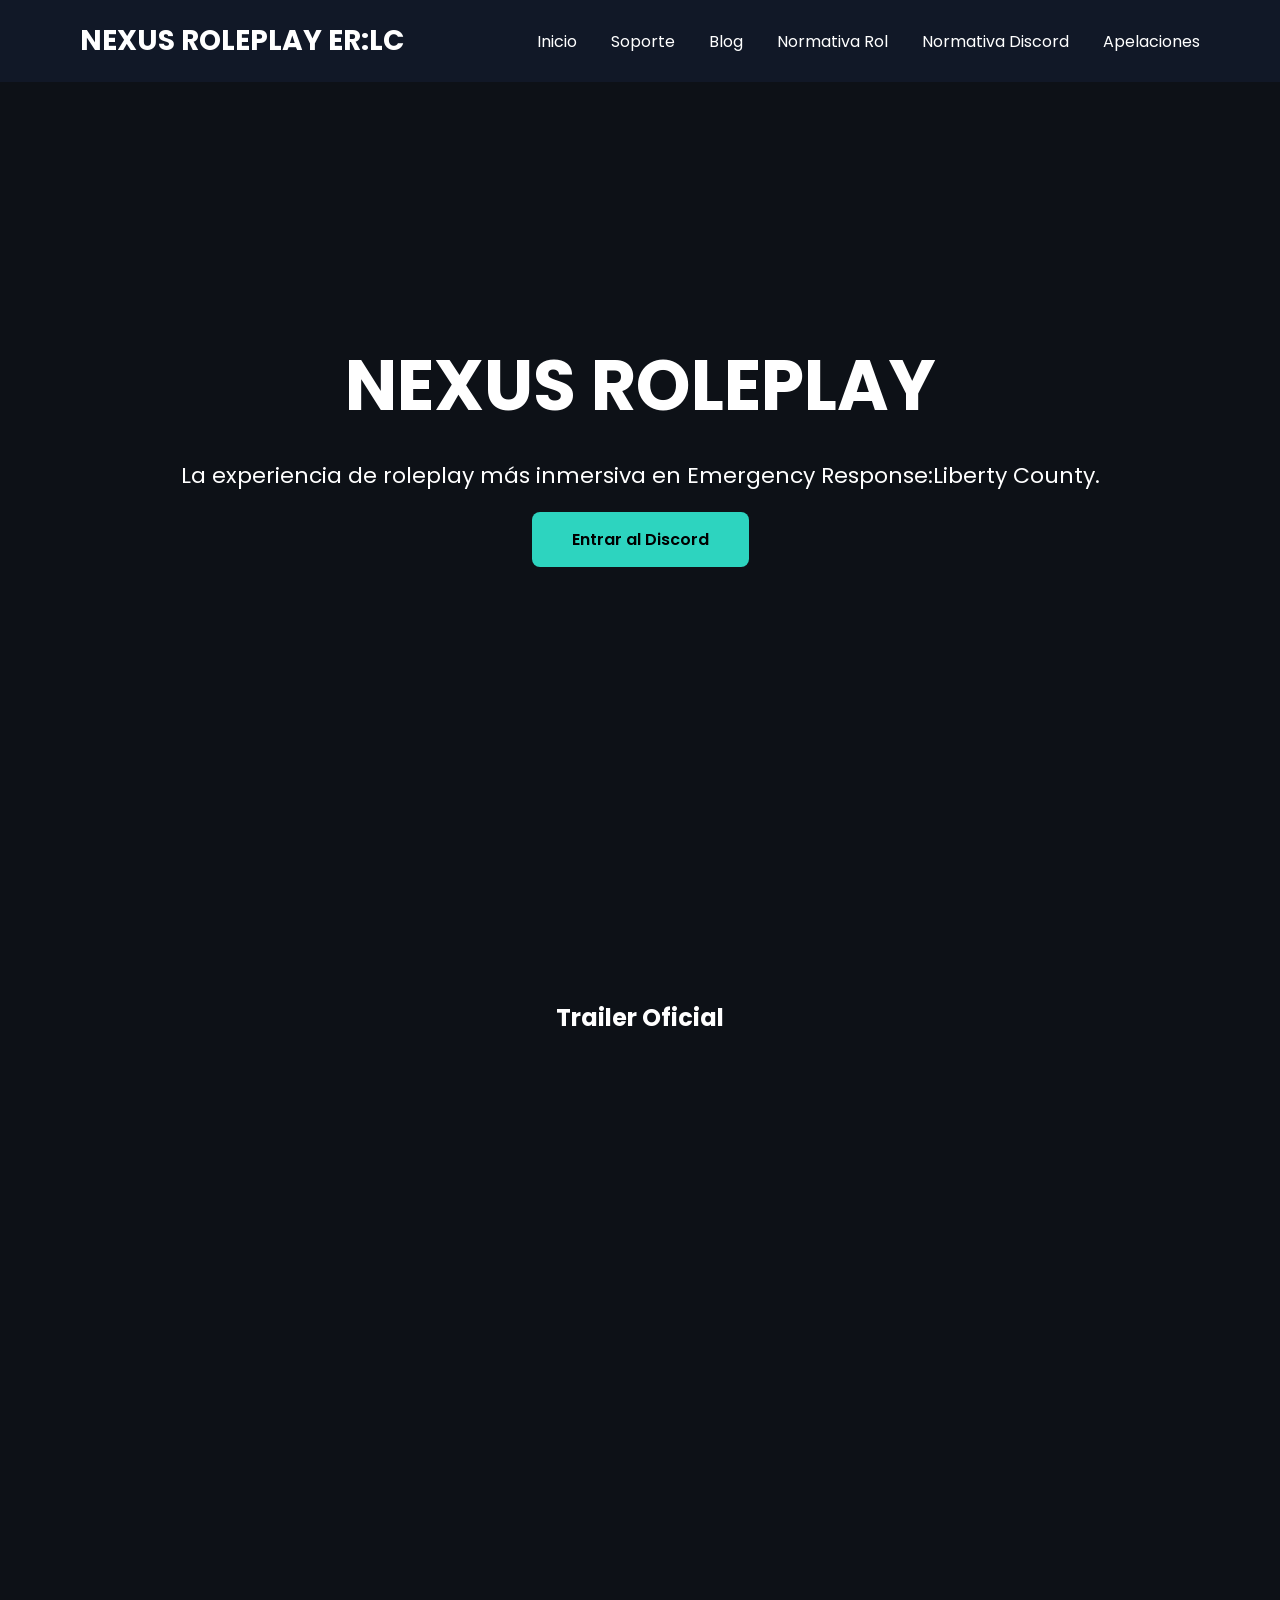
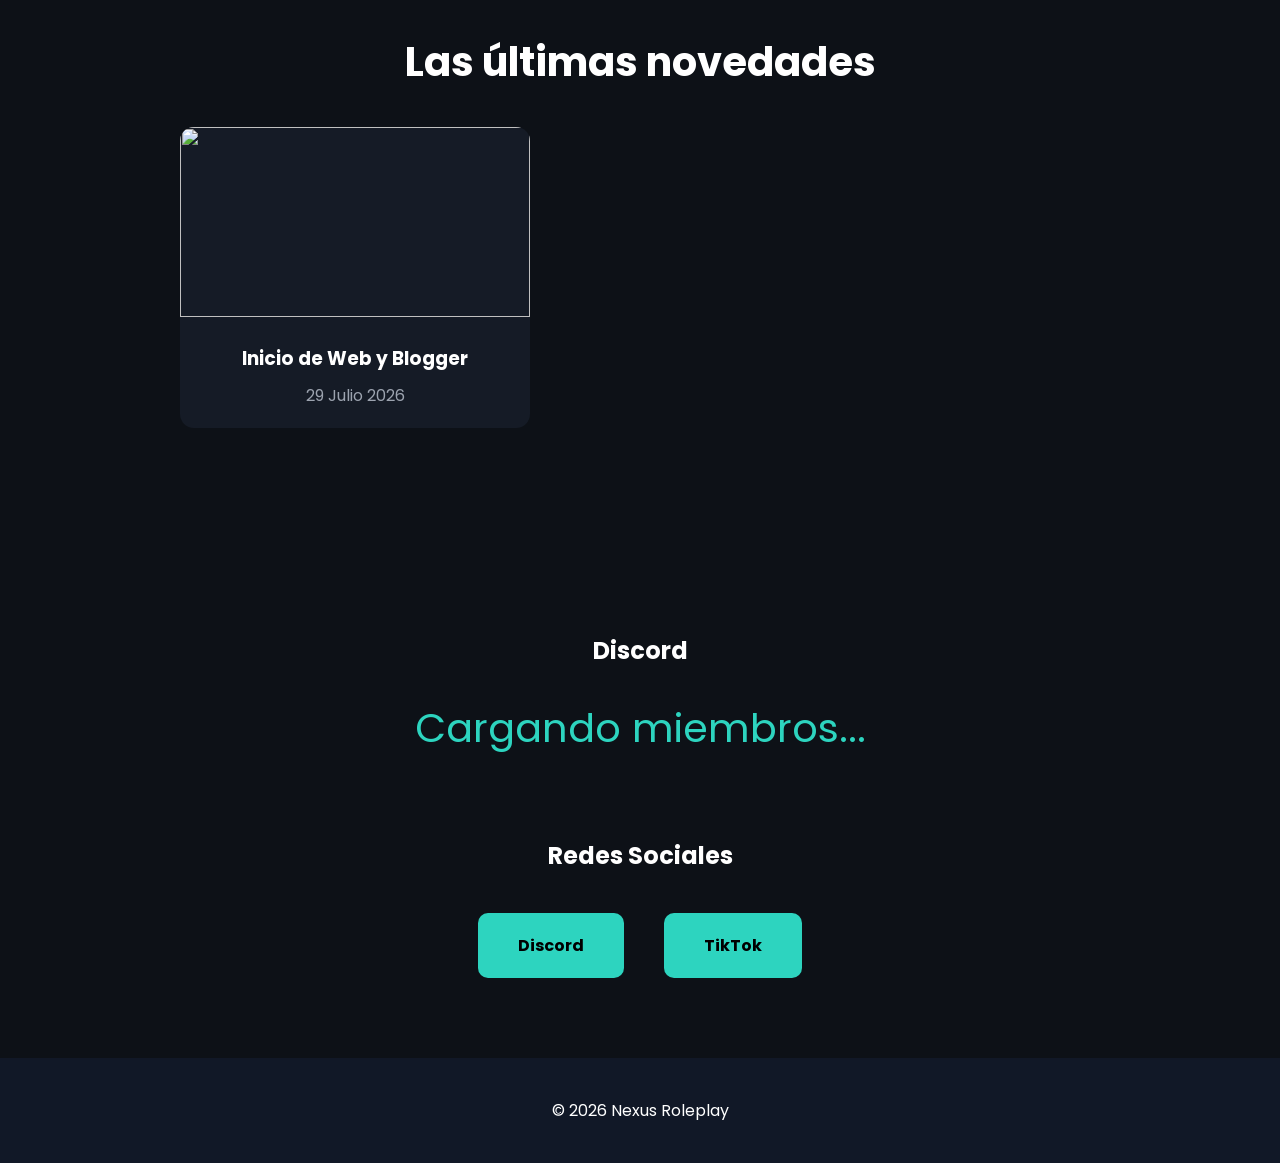
==== index.html @ a440d86b "Update index.html" ====
<!DOCTYPE html>
<html lang="es">
<head>

<meta charset="UTF-8">
<meta name="viewport" content="width=device-width, initial-scale=1">

<title>Nexus Roleplay ER:LC</title>

<link rel="stylesheet" href="css/style.css">

<link rel="preconnect" href="https://fonts.googleapis.com">

<link href="https://fonts.googleapis.com/css2?family=Poppins:wght@300;400;600;700&display=swap" rel="stylesheet">

</head>

<body>

<header>

<div class="logo">
NEXUS ROLEPLAY ER:LC
</div>

<nav>

<a href="#">Inicio</a>

<a href="about:blank">Soporte</a>

<a href="https://nexusroleplayerlc.blogspot.com/">Blog</a>

<a href="https://docs.google.com/document/d/1Dyq0w6jvbIVn01AKCdiTxdL-IWURIwcuaLAXgkTSKvc/edit?usp=sharing">Normativa Rol</a>

<a href="https://docs.google.com/document/d/1p-7z3U74Z8YNKQhuBUrSMaxSS35fFYIoXdrUCoWe6go/edit?usp=sharing">Normativa Discord</a>

<a href="about:blank">Apelaciones</a>

</nav>

</header>

<section class="hero">

<h1>NEXUS ROLEPLAY</h1>

<p>La experiencia de roleplay más inmersiva en Emergency Response:Liberty County.</p>

<a class="btn" href="https://discord.gg/TUINVITACION">
Entrar al Discord
</a>

</section>

<section class="video">

<h2>Trailer Oficial</h2>

<div class="video-container">

<iframe
    width="100%"
    height="600"
    src="https://www.youtube.com/embed/WETqSfvkZB8"
    title="YouTube video player"
    frameborder="0"
    allow="accelerometer; autoplay; clipboard-write; encrypted-media; gyroscope; picture-in-picture; web-share"
    referrerpolicy="strict-origin-when-cross-origin"
    allowfullscreen>
</iframe>

<section class="news">

    <h2>Las últimas novedades</h2>

    <div class="news-slider">

        <a href="https://TU-BLOG.blogspot.com/2026/07/post1.html" class="news-card">

            <img src="img/noticia1.jpg">

            <div class="news-info">
                <h3>Inicio de Web y Blogger</h3>
                <p>29 Julio 2026</p>
            </div>

        </a>

    </div>

</section>

</div>

</section>

<section class="discord">

<h2>Discord</h2>

<div id="members">

Cargando miembros...

</div>

</section>

<section class="social">

<h2>Redes Sociales</h2>

<div class="socials">

<a href="https://discord.gg/G5dWtc5RMa">
Discord
</a>

<a href="https://www.tiktok.com/@NexusRoleplay">
TikTok
</a>

</div>

</section>

<footer>

© 2026 Nexus Roleplay

</footer>

<script src="js/script.js"></script>

</body>
</html>
---- css/style.css ----
*{
margin:0;
padding:0;
box-sizing:border-box;
font-family:Poppins,sans-serif;
}

body{

background:#0d1117;
color:white;

}

header{

display:flex;

justify-content:space-between;

align-items:center;

padding:20px 80px;

background:#111827;

position:fixed;

width:100%;

z-index:999;

}

.logo{

font-size:28px;

font-weight:700;

color:white;

}

nav a{

color:white;

text-decoration:none;

margin-left:30px;

transition:.3s;

}

nav a:hover{

color:#2dd4bf;

}

.hero{

height:100vh;

display:flex;

justify-content:center;

align-items:center;

flex-direction:column;

background:url("https://images.unsplash.com/photo-1500530855697-b586d89ba3ee") center/cover;

}

.hero h1{

font-size:70px;

}

.hero p{

margin:20px;

font-size:22px;

}

.btn{

background:#2dd4bf;

padding:15px 40px;

border-radius:8px;

text-decoration:none;

color:black;

font-weight:600;

}

.video{

padding:100px;

text-align:center;

}

.video iframe{

width:900px;

height:500px;

border:none;

border-radius:15px;

}

.discord{

padding:80x;

text-align:center;

}

#members{

font-size:40px;

color:#2dd4bf;

margin-top:30px;

}

.social{

padding:80px;

text-align:center;

}

.socials{

display:flex;

justify-content:center;

gap:40px;

margin-top:40px;

}

.socials a{

padding:20px 40px;

background:#2dd4bf;

border-radius:10px;

text-decoration:none;

color:black;

font-weight:bold;

}

footer{

padding:40px;

text-align:center;

background:#111827;

}



.news{

padding:90px 80px;

}

.news h2{

font-size:40px;

margin-bottom:35px;

}

.news-slider{

display:flex;

overflow-x:auto;

gap:25px;

scroll-behavior:smooth;

padding-bottom:15px;

}

.news-slider::-webkit-scrollbar{

height:8px;

}

.news-slider::-webkit-scrollbar-thumb{

background:#2dd4bf;

border-radius:30px;

}

.news-card{

min-width:350px;

background:#151b26;

border-radius:14px;

overflow:hidden;

text-decoration:none;

transition:.3s;

color:white;

}

.news-card:hover{

transform:translateY(-8px);

box-shadow:0 15px 35px rgba(0,0,0,.45);

}

.news-card img{

width:100%;

height:190px;

object-fit:cover;

}

.news-info{

padding:20px;

}

.news-info h3{

margin-bottom:10px;

}

.news-info p{

color:#9ca3af;

}
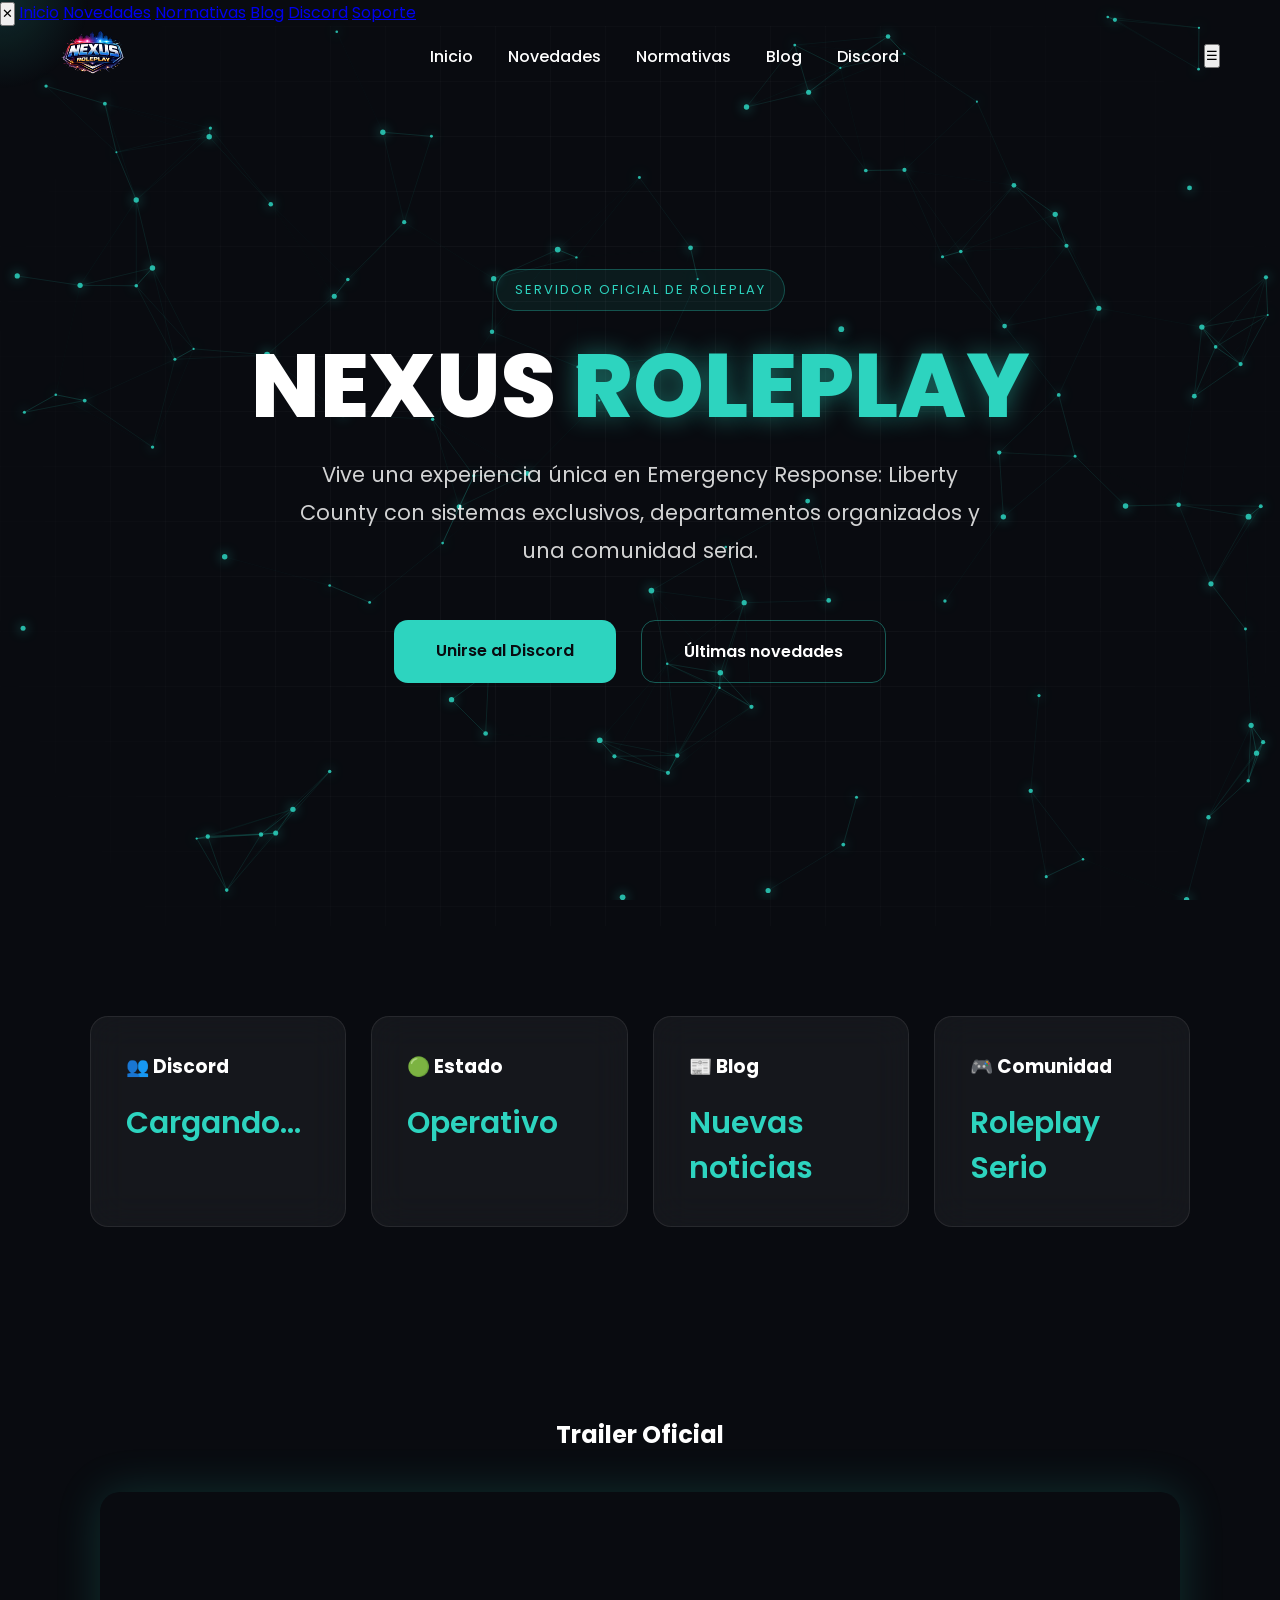
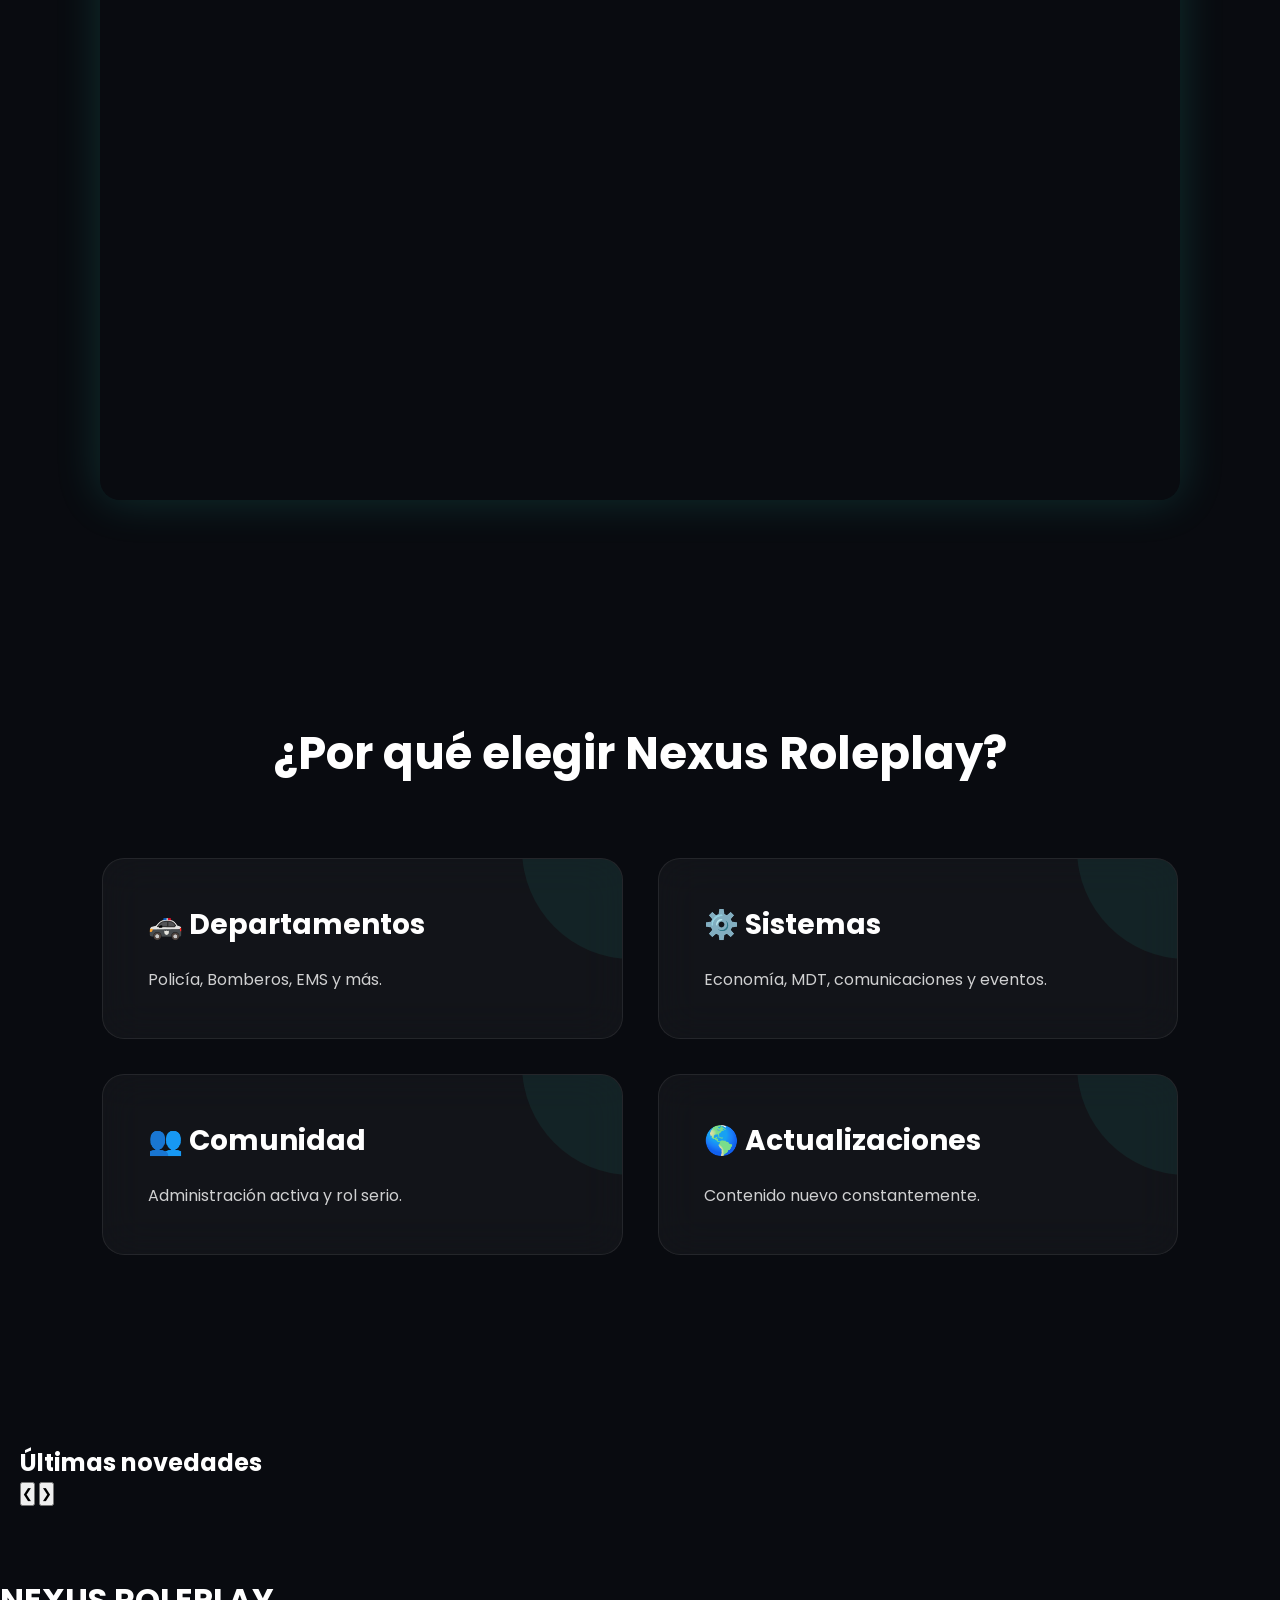
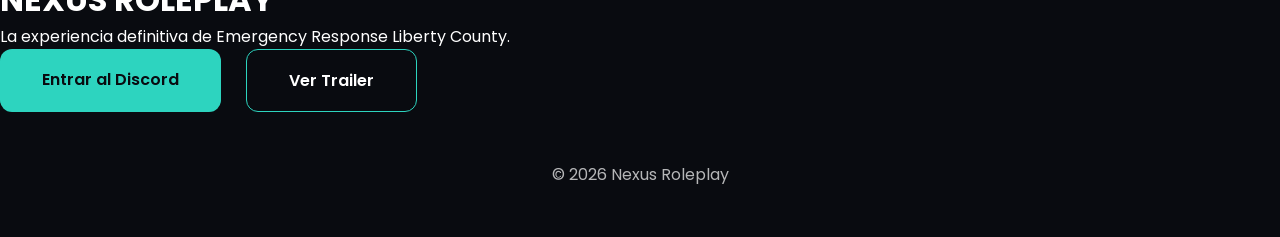
==== commit ad69ce1d: "Update." ====
--- a/index.html
+++ b/index.html
@@ -1,126 +1,295 @@
 <!DOCTYPE html>
 <html lang="es">
+
 <head>
 
 <meta charset="UTF-8">
-<meta name="viewport" content="width=device-width, initial-scale=1">
-
-<title>Nexus Roleplay ER:LC</title>
+<meta name="viewport" content="width=device-width, initial-scale=1.0">
+
+<title>Nexus Roleplay</title>
+
+<link rel="preconnect" href="https://fonts.googleapis.com">
+<link rel="preconnect" href="https://fonts.gstatic.com" crossorigin>
+
+<link href="https://fonts.googleapis.com/css2?family=Poppins:wght@300;400;500;600;700&display=swap" rel="stylesheet">
 
 <link rel="stylesheet" href="css/style.css">
-
-<link rel="preconnect" href="https://fonts.googleapis.com">
-
-<link href="https://fonts.googleapis.com/css2?family=Poppins:wght@300;400;600;700&display=swap" rel="stylesheet">
+<link rel="stylesheet" href="css/responsive.css">
 
 </head>
-
+<script src="js/discord.js"></script>
 <body>
 
-<header>
-
-<div class="logo">
-NEXUS ROLEPLAY ER:LC
-</div>
-
-<nav>
-
-<a href="#">Inicio</a>
-
-<a href="about:blank">Soporte</a>
-
-<a href="https://nexusroleplayerlc.blogspot.com/">Blog</a>
-
-<a href="https://docs.google.com/document/d/1Dyq0w6jvbIVn01AKCdiTxdL-IWURIwcuaLAXgkTSKvc/edit?usp=sharing">Normativa Rol</a>
-
-<a href="https://docs.google.com/document/d/1p-7z3U74Z8YNKQhuBUrSMaxSS35fFYIoXdrUCoWe6go/edit?usp=sharing">Normativa Discord</a>
-
-<a href="about:blank">Apelaciones</a>
-
-</nav>
+<div id="loader">
+
+<div class="spinner"></div>
+
+<h2>NEXUS ROLEPLAY</h2>
+
+</div>
+
+<canvas id="particles"></canvas>
+
+<header id="navbar">
+
+    <div class="logo">
+        <img src="img/logo.png" alt="Nexus Roleplay">
+    </div>
+
+    <nav class="desktop-nav">
+
+        <a href="#">Inicio</a>
+        <a href="#news">Novedades</a>
+        <a href="#">Normativas</a>
+        <a href="https://nexusroleplayerlc.blogspot.com/">Blog</a>
+        <a href="https://discord.gg/G5dWtc5RMa">Discord</a>
+
+    </nav>
+
+    <button id="menuBtn">
+
+        ☰
+
+    </button>
 
 </header>
 
+<div id="mobileMenu">
+
+    <button id="closeMenu">✕</button>
+
+    <a href="#">Inicio</a>
+    <a href="#news">Novedades</a>
+    <a href="#">Normativas</a>
+    <a href="https://nexusroleplayerlc.blogspot.com/">Blog</a>
+    <a href="https://discord.gg/G5dWtc5RMa">Discord</a>
+    <a href="https://discord.gg/zvqyr59Mn2">Soporte</a>
+
+</div>
+
+<div id="overlay"></div>
+
+<div id="cursorGlow"></div>
+
+<button id="backTop">
+
+↑
+
+</button>
+
 <section class="hero">
 
+    <div class="hero-content">
+
+        <span class="badge">
+
+            SERVIDOR OFICIAL DE ROLEPLAY
+
+        </span>
+
+        <h1>
+
+            NEXUS
+            <span>ROLEPLAY</span>
+
+        </h1>
+
+        <p>
+
+            Vive una experiencia única en Emergency Response: Liberty County con
+            sistemas exclusivos, departamentos organizados y una comunidad seria.
+
+        </p>
+
+        <div class="hero-buttons">
+
+            <a class="primary"
+            href="https://discord.gg/G5dWtc5RMa">
+
+                Unirse al Discord
+
+            </a>
+
+            <a class="secondary"
+            href="#news">
+
+                Últimas novedades
+
+            </a>
+
+        </div>
+
+    </div>
+
+    <div class="hero-grid"></div>
+
+</section>
+
+<section class="stats">
+
+<div class="card">
+
+<h3>👥 Discord</h3>
+
+<span id="members">Cargando...</span>
+
+</div>
+
+<div class="card">
+
+<h3>🟢 Estado</h3>
+
+<span>Operativo</span>
+
+</div>
+
+<div class="card">
+
+<h3>📰 Blog</h3>
+
+<span>Nuevas noticias</span>
+
+</div>
+
+<div class="card">
+
+<h3>🎮 Comunidad</h3>
+
+<span>Roleplay Serio</span>
+
+</div>
+
+</section>
+
+<section class="trailer">
+
+<h2>Trailer Oficial</h2>
+
+<div class="video">
+
+<iframe
+src="https://www.youtube.com/embed/jNQXAC9IVRw"
+allowfullscreen>
+
+</iframe>
+
+</div>
+</section>
+
+<section class="features">
+
+<h2>
+
+¿Por qué elegir Nexus Roleplay?
+
+</h2>
+
+<div class="features-grid">
+
+<div class="feature">
+
+<h3>🚓 Departamentos</h3>
+
+<p>
+
+Policía, Bomberos, EMS y más.
+
+</p>
+
+</div>
+
+<div class="feature">
+
+<h3>⚙️ Sistemas</h3>
+
+<p>
+
+Economía, MDT, comunicaciones y eventos.
+
+</p>
+
+</div>
+
+<div class="feature">
+
+<h3>👥 Comunidad</h3>
+
+<p>
+
+Administración activa y rol serio.
+
+</p>
+
+</div>
+
+<div class="feature">
+
+<h3>🌎 Actualizaciones</h3>
+
+<p>
+
+Contenido nuevo constantemente.
+
+</p>
+
+</div>
+
+</div>
+
+</section>
+
+<section class="news">
+
+    <div class="section-title">
+
+        <h2>Últimas novedades</h2>
+
+        <div class="controls">
+
+            <button id="prevNews">
+
+❮
+
+            </button>
+
+            <button id="nextNews">
+
+❯
+
+            </button>
+
+        </div>
+
+    </div>
+
+    <div id="newsContainer" class="news-slider">
+
+    </div>
+
+</section>
+
 <h1>NEXUS ROLEPLAY</h1>
 
-<p>La experiencia de roleplay más inmersiva en Emergency Response:Liberty County.</p>
-
-<a class="btn" href="https://discord.gg/TUINVITACION">
+<p>
+
+La experiencia definitiva de Emergency Response Liberty County.
+
+</p>
+
+<div class="buttons">
+
+<a href="https://discord.gg/G5dWtc5RMa">
+
 Entrar al Discord
+
 </a>
 
-</section>
-
-<section class="video">
-
-<h2>Trailer Oficial</h2>
-
-<div class="video-container">
-
-<iframe
-    width="100%"
-    height="600"
-    src="https://www.youtube.com/embed/WETqSfvkZB8"
-    title="YouTube video player"
-    frameborder="0"
-    allow="accelerometer; autoplay; clipboard-write; encrypted-media; gyroscope; picture-in-picture; web-share"
-    referrerpolicy="strict-origin-when-cross-origin"
-    allowfullscreen>
-</iframe>
-
-<section class="news">
-
-    <h2>Las últimas novedades</h2>
-
-    <div class="news-slider">
-
-        <a href="https://TU-BLOG.blogspot.com/2026/07/post1.html" class="news-card">
-
-            <img src="img/noticia1.jpg">
-
-            <div class="news-info">
-                <h3>Inicio de Web y Blogger</h3>
-                <p>29 Julio 2026</p>
-            </div>
-
-        </a>
-
-    </div>
-
-</section>
-
-</div>
-
-</section>
-
-<section class="discord">
-
-<h2>Discord</h2>
-
-<div id="members">
-
-Cargando miembros...
-
-</div>
-
-</section>
-
-<section class="social">
-
-<h2>Redes Sociales</h2>
-
-<div class="socials">
-
-<a href="https://discord.gg/G5dWtc5RMa">
-Discord
+<a href="#">
+
+Ver Trailer
+
 </a>
 
-<a href="https://www.tiktok.com/@NexusRoleplay">
-TikTok
-</a>
-
 </div>
 
 </section>
@@ -131,7 +300,26 @@
 
 </footer>
 
-<script src="js/script.js"></script>
+<script src="js/navbar.js"></script>
+
+<script src="js/particles.js"></script>
+
+<script src="js/app.js"></script>
+
+<script src="js/blog.js"></script>
+
+<script src="js/news-slider.js"></script>
+
+<script src="js/menu.js"></script>
+
+<script src="js/cursor.js"></script>
+
+<script src="js/reveal.js"></script>
+
+<script src="js/cards.js"></script>
+
+<script src="js/top.js"></script>
 
 </body>
-</html>
+
+</html>
--- a/css/style.css
+++ b/css/style.css
@@ -1,289 +1,692 @@
 *{
+
 margin:0;
 padding:0;
 box-sizing:border-box;
+
 font-family:Poppins,sans-serif;
+
+}
+
+html{
+
+scroll-behavior:smooth;
+
 }
 
 body{
 
-background:#0d1117;
+background:#090b10;
+
 color:white;
 
+overflow-x:hidden;
+
+}
+
+#particles{
+
+position:fixed;
+
+top:0;
+left:0;
+
+width:100%;
+height:100%;
+
+z-index:-1;
+
+}
+
+#loader{
+
+position:fixed;
+
+width:100%;
+height:100%;
+
+background:#090b10;
+
+display:flex;
+
+justify-content:center;
+
+align-items:center;
+
+flex-direction:column;
+
+z-index:9999;
+
+transition:1s;
+
+}
+
+.spinner{
+
+width:70px;
+height:70px;
+
+border-radius:50%;
+
+border:4px solid #1b1f28;
+
+border-top:4px solid #2dd4bf;
+
+animation:spin 1s linear infinite;
+
+margin-bottom:20px;
+
+}
+
+@keyframes spin{
+
+100%{
+
+transform:rotate(360deg);
+
+}
+
 }
 
 header{
 
+position:fixed;
+
+width:100%;
+
+padding:20px 60px;
+
 display:flex;
 
 justify-content:space-between;
 
 align-items:center;
 
-padding:20px 80px;
-
-background:#111827;
+transition:.4s;
+
+z-index:999;
+
+}
+
+.scrolled{
+
+background:#090b10dd;
+
+backdrop-filter:blur(12px);
+
+}
+
+.logo img{
+
+height:65px;
+
+}
+
+nav{
+
+display:flex;
+
+gap:35px;
+
+}
+
+nav a{
+
+text-decoration:none;
+
+color:white;
+
+transition:.3s;
+
+font-weight:500;
+
+}
+
+nav a:hover{
+
+color:#2dd4bf;
+
+}
+
+#menu{
+
+display:none;
+
+font-size:34px;
+
+cursor:pointer;
+
+}
+
+.hero{
+
+height:100vh;
+
+display:flex;
+
+justify-content:center;
+
+align-items:center;
+
+flex-direction:column;
+
+text-align:center;
+
+padding:20px;
+
+}
+
+.hero h1{
+
+font-size:75px;
+
+font-weight:700;
+
+margin-bottom:20px;
+
+}
+
+.hero p{
+
+font-size:22px;
+
+opacity:.85;
+
+margin-bottom:45px;
+
+max-width:700px;
+
+}
+
+.buttons{
+
+display:flex;
+
+gap:25px;
+
+}
+
+.buttons a{
+
+padding:18px 42px;
+
+text-decoration:none;
+
+border-radius:12px;
+
+background:#2dd4bf;
+
+color:#090b10;
+
+font-weight:600;
+
+transition:.3s;
+
+}
+
+.buttons a:last-child{
+
+background:transparent;
+
+border:1px solid #2dd4bf;
+
+color:white;
+
+}
+
+.buttons a:hover{
+
+transform:translateY(-4px);
+
+box-shadow:0 0 30px rgba(45,212,191,.35);
+
+}
+
+footer{
+
+padding:50px;
+
+text-align:center;
+
+opacity:.7;
+
+}
+
+.stats{
+
+display:grid;
+
+grid-template-columns:repeat(4,1fr);
+
+gap:25px;
+
+padding:90px;
+
+}
+
+.card{
+
+background:rgba(255,255,255,.05);
+
+backdrop-filter:blur(18px);
+
+border:1px solid rgba(255,255,255,.08);
+
+border-radius:18px;
+
+padding:35px;
+
+transition:.35s;
+
+}
+
+.card:hover{
+
+transform:translateY(-10px);
+
+box-shadow:0 0 35px rgba(45,212,191,.18);
+
+}
+
+.card h3{
+
+margin-bottom:20px;
+
+}
+
+.card span{
+
+font-size:30px;
+
+font-weight:600;
+
+color:#2dd4bf;
+
+}
+
+.trailer{
+
+padding:100px;
+
+text-align:center;
+
+}
+
+.video{
+
+margin-top:40px;
+
+display:flex;
+
+justify-content:center;
+
+}
+
+.video iframe{
+
+width:100%;
+
+max-width:1100px;
+
+aspect-ratio:16/9;
+
+border:none;
+
+border-radius:20px;
+
+box-shadow:0 0 45px rgba(45,212,191,.18);
+
+}
+
+#cursorGlow{
 
 position:fixed;
 
-width:100%;
-
-z-index:999;
-
-}
-
-.logo{
+width:180px;
+
+height:180px;
+
+border-radius:50%;
+
+background:radial-gradient(circle,
+rgba(45,212,191,.16),
+transparent 70%);
+
+pointer-events:none;
+
+left:0;
+
+top:0;
+
+transform:translate(-50%,-50%);
+
+z-index:-1;
+
+transition:transform .05s linear;
+
+}
+
+.reveal{
+
+opacity:0;
+
+transform:translateY(70px);
+
+transition:1s;
+
+}
+
+.reveal.active{
+
+opacity:1;
+
+transform:none;
+
+}
+
+.card,
+.news-card{
+
+transform-style:preserve-3d;
+
+transition:.25s;
+
+}
+
+#backTop{
+
+position:fixed;
+
+right:25px;
+
+bottom:25px;
+
+width:55px;
+
+height:55px;
+
+border-radius:50%;
+
+border:none;
+
+background:#2dd4bf;
+
+color:#090b10;
+
+font-size:22px;
+
+cursor:pointer;
+
+opacity:0;
+
+pointer-events:none;
+
+transition:.3s;
+
+}
+
+#backTop.show{
+
+opacity:1;
+
+pointer-events:auto;
+
+}
+.hero{
+
+height:100vh;
+
+display:flex;
+
+justify-content:center;
+
+align-items:center;
+
+position:relative;
+
+overflow:hidden;
+
+padding:0 8%;
+
+}
+
+.hero-content{
+
+max-width:850px;
+
+text-align:center;
+
+z-index:5;
+
+}
+
+.badge{
+
+display:inline-block;
+
+padding:10px 18px;
+
+background:rgba(45,212,191,.08);
+
+border:1px solid rgba(45,212,191,.3);
+
+border-radius:999px;
+
+color:#2dd4bf;
+
+font-size:13px;
+
+letter-spacing:2px;
+
+margin-bottom:30px;
+
+}
+
+.hero h1{
+
+font-size:90px;
+
+line-height:1;
+
+margin-bottom:25px;
+
+font-weight:800;
+
+}
+
+.hero h1 span{
+
+color:#2dd4bf;
+
+text-shadow:0 0 25px rgba(45,212,191,.45);
+
+}
+
+.hero p{
+
+max-width:700px;
+
+margin:auto;
+
+font-size:21px;
+
+opacity:.82;
+
+line-height:1.8;
+
+}
+
+.hero-buttons{
+
+display:flex;
+
+justify-content:center;
+
+gap:25px;
+
+margin-top:50px;
+
+flex-wrap:wrap;
+
+}
+
+.hero-buttons a{
+
+padding:18px 42px;
+
+border-radius:14px;
+
+text-decoration:none;
+
+font-weight:600;
+
+transition:.3s;
+
+}
+
+.primary{
+
+background:#2dd4bf;
+
+color:#090b10;
+
+}
+
+.primary:hover{
+
+transform:translateY(-5px);
+
+box-shadow:0 0 45px rgba(45,212,191,.4);
+
+}
+
+.secondary{
+
+border:1px solid rgba(45,212,191,.4);
+
+color:white;
+
+}
+
+.secondary:hover{
+
+background:rgba(45,212,191,.08);
+
+}
+
+.hero-grid{
+
+position:absolute;
+
+inset:0;
+
+background-image:
+
+linear-gradient(rgba(255,255,255,.03) 1px, transparent 1px),
+
+linear-gradient(90deg, rgba(255,255,255,.03) 1px, transparent 1px);
+
+background-size:55px 55px;
+
+mask-image:radial-gradient(circle, black 35%, transparent 95%);
+
+pointer-events:none;
+
+}
+.features{
+
+padding:120px 8%;
+
+}
+
+.features h2{
+
+font-size:45px;
+
+text-align:center;
+
+margin-bottom:70px;
+
+}
+
+.features-grid{
+
+display:grid;
+
+grid-template-columns:repeat(2,1fr);
+
+gap:35px;
+
+}
+
+.feature{
+
+background:rgba(255,255,255,.04);
+
+backdrop-filter:blur(20px);
+
+padding:45px;
+
+border-radius:22px;
+
+border:1px solid rgba(255,255,255,.08);
+
+transition:.35s;
+
+position:relative;
+
+overflow:hidden;
+
+}
+
+.feature::before{
+
+content:"";
+
+position:absolute;
+
+width:220px;
+
+height:220px;
+
+background:rgba(45,212,191,.08);
+
+border-radius:50%;
+
+right:-120px;
+
+top:-120px;
+
+transition:.35s;
+
+}
+
+.feature:hover{
+
+transform:translateY(-10px);
+
+box-shadow:0 25px 60px rgba(45,212,191,.12);
+
+}
+
+.feature:hover::before{
+
+transform:scale(1.5);
+
+}
+
+.feature h3{
 
 font-size:28px;
 
-font-weight:700;
-
-color:white;
-
-}
-
-nav a{
-
-color:white;
-
-text-decoration:none;
-
-margin-left:30px;
-
-transition:.3s;
-
-}
-
-nav a:hover{
-
-color:#2dd4bf;
-
-}
-
-.hero{
-
-height:100vh;
-
-display:flex;
-
-justify-content:center;
-
-align-items:center;
-
-flex-direction:column;
-
-background:url("https://images.unsplash.com/photo-1500530855697-b586d89ba3ee") center/cover;
-
-}
-
-.hero h1{
-
-font-size:70px;
-
-}
-
-.hero p{
-
-margin:20px;
-
-font-size:22px;
-
-}
-
-.btn{
-
-background:#2dd4bf;
-
-padding:15px 40px;
-
-border-radius:8px;
-
-text-decoration:none;
-
-color:black;
-
-font-weight:600;
-
-}
-
-.video{
-
-padding:100px;
-
-text-align:center;
-
-}
-
-.video iframe{
-
-width:900px;
-
-height:500px;
-
-border:none;
-
-border-radius:15px;
-
-}
-
-.discord{
-
-padding:80x;
-
-text-align:center;
-
-}
-
-#members{
-
-font-size:40px;
-
-color:#2dd4bf;
-
-margin-top:30px;
-
-}
-
-.social{
-
-padding:80px;
-
-text-align:center;
-
-}
-
-.socials{
-
-display:flex;
-
-justify-content:center;
-
-gap:40px;
-
-margin-top:40px;
-
-}
-
-.socials a{
-
-padding:20px 40px;
-
-background:#2dd4bf;
-
-border-radius:10px;
-
-text-decoration:none;
-
-color:black;
-
-font-weight:bold;
-
-}
-
-footer{
-
-padding:40px;
-
-text-align:center;
-
-background:#111827;
-
-}
-
-
-
-.news{
-
-padding:90px 80px;
-
-}
-
-.news h2{
-
-font-size:40px;
-
-margin-bottom:35px;
-
-}
-
-.news-slider{
-
-display:flex;
-
-overflow-x:auto;
-
-gap:25px;
-
-scroll-behavior:smooth;
-
-padding-bottom:15px;
-
-}
-
-.news-slider::-webkit-scrollbar{
-
-height:8px;
-
-}
-
-.news-slider::-webkit-scrollbar-thumb{
-
-background:#2dd4bf;
-
-border-radius:30px;
-
-}
-
-.news-card{
-
-min-width:350px;
-
-background:#151b26;
-
-border-radius:14px;
-
-overflow:hidden;
-
-text-decoration:none;
-
-transition:.3s;
-
-color:white;
-
-}
-
-.news-card:hover{
-
-transform:translateY(-8px);
-
-box-shadow:0 15px 35px rgba(0,0,0,.45);
-
-}
-
-.news-card img{
-
-width:100%;
-
-height:190px;
-
-object-fit:cover;
-
-}
-
-.news-info{
-
-padding:20px;
-
-}
-
-.news-info h3{
-
-margin-bottom:10px;
-
-}
-
-.news-info p{
-
-color:#9ca3af;
+margin-bottom:20px;
+
+}
+
+.feature p{
+
+opacity:.8;
+
+line-height:1.7;
 
 }
--- a/css/responsive.css
+++ b/css/responsive.css
@@ -0,0 +1,140 @@
+@media(max-width:900px){
+
+nav{
+
+display:none;
+
+}
+
+#menu{
+
+display:block;
+
+}
+
+.hero h1{
+
+font-size:45px;
+
+}
+
+.hero p{
+
+font-size:18px;
+
+}
+
+.buttons{
+
+flex-direction:column;
+
+}
+
+header{
+
+padding:20px;
+
+}
+
+.logo img{
+
+height:55px;
+
+}
+
+}
+
+@media(max-width:1000px){
+
+.stats{
+
+grid-template-columns:1fr 1fr;
+
+padding:40px;
+
+}
+
+}
+
+@media(max-width:650px){
+
+.stats{
+
+grid-template-columns:1fr;
+
+}
+
+.trailer{
+
+padding:40px 20px;
+
+}
+
+}
+
+.news{
+
+padding:70px 20px;
+
+}
+
+.section-title{
+
+flex-direction:column;
+
+align-items:flex-start;
+
+gap:20px;
+
+}
+
+.news-card{
+
+min-width:300px;
+
+max-width:300px;
+
+}
+
+@media(max-width:900px){
+
+.desktop-nav{
+
+display:none;
+
+}
+
+#menuBtn{
+
+display:block;
+
+}
+
+}
+@media(max-width:900px){
+
+.hero h1{
+
+font-size:58px;
+
+}
+
+.hero p{
+
+font-size:18px;
+
+}
+
+.features-grid{
+
+grid-template-columns:1fr;
+
+}
+
+.features{
+
+padding:80px 20px;
+
+}
+
+}
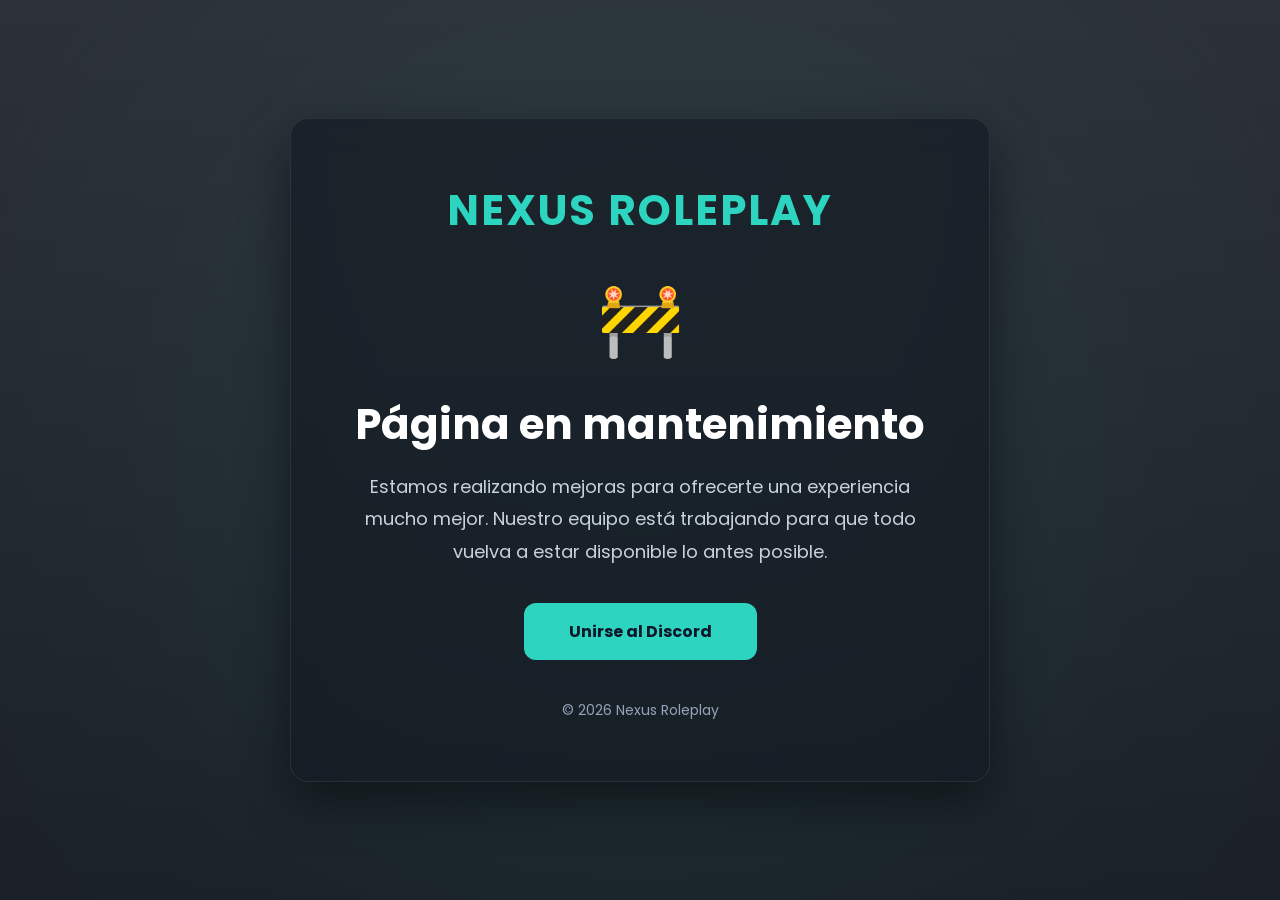
==== commit 3b3ec8aa: "Rename mantenimiento.html to index.html" ====
--- a/index.html
+++ b/index.html
@@ -1,325 +1,226 @@
-<!DOCTYPE html>
-<html lang="es">
-
-<head>
-
-<meta charset="UTF-8">
-<meta name="viewport" content="width=device-width, initial-scale=1.0">
-
-<title>Nexus Roleplay</title>
-
-<link rel="preconnect" href="https://fonts.googleapis.com">
-<link rel="preconnect" href="https://fonts.gstatic.com" crossorigin>
-
-<link href="https://fonts.googleapis.com/css2?family=Poppins:wght@300;400;500;600;700&display=swap" rel="stylesheet">
-
-<link rel="stylesheet" href="css/style.css">
-<link rel="stylesheet" href="css/responsive.css">
-
-</head>
-<script src="js/discord.js"></script>
-<body>
-
-<div id="loader">
-
-<div class="spinner"></div>
-
-<h2>NEXUS ROLEPLAY</h2>
-
-</div>
-
-<canvas id="particles"></canvas>
-
-<header id="navbar">
-
-    <div class="logo">
-        <img src="img/logo.png" alt="Nexus Roleplay">
-    </div>
-
-    <nav class="desktop-nav">
-
-        <a href="#">Inicio</a>
-        <a href="#news">Novedades</a>
-        <a href="#">Normativas</a>
-        <a href="https://nexusroleplayerlc.blogspot.com/">Blog</a>
-        <a href="https://discord.gg/G5dWtc5RMa">Discord</a>
-
-    </nav>
-
-    <button id="menuBtn">
-
-        ☰
-
-    </button>
-
-</header>
-
-<div id="mobileMenu">
-
-    <button id="closeMenu">✕</button>
-
-    <a href="#">Inicio</a>
-    <a href="#news">Novedades</a>
-    <a href="#">Normativas</a>
-    <a href="https://nexusroleplayerlc.blogspot.com/">Blog</a>
-    <a href="https://discord.gg/G5dWtc5RMa">Discord</a>
-    <a href="https://discord.gg/zvqyr59Mn2">Soporte</a>
-
-</div>
-
-<div id="overlay"></div>
-
-<div id="cursorGlow"></div>
-
-<button id="backTop">
-
-↑
-
-</button>
-
-<section class="hero">
-
-    <div class="hero-content">
-
-        <span class="badge">
-
-            SERVIDOR OFICIAL DE ROLEPLAY
-
-        </span>
-
-        <h1>
-
-            NEXUS
-            <span>ROLEPLAY</span>
-
-        </h1>
-
-        <p>
-
-            Vive una experiencia única en Emergency Response: Liberty County con
-            sistemas exclusivos, departamentos organizados y una comunidad seria.
-
-        </p>
-
-        <div class="hero-buttons">
-
-            <a class="primary"
-            href="https://discord.gg/G5dWtc5RMa">
-
-                Unirse al Discord
-
-            </a>
-
-            <a class="secondary"
-            href="#news">
-
-                Últimas novedades
-
-            </a>
-
-        </div>
-
-    </div>
-
-    <div class="hero-grid"></div>
-
-</section>
-
-<section class="stats">
-
-<div class="card">
-
-<h3>👥 Discord</h3>
-
-<span id="members">Cargando...</span>
-
-</div>
-
-<div class="card">
-
-<h3>🟢 Estado</h3>
-
-<span>Operativo</span>
-
-</div>
-
-<div class="card">
-
-<h3>📰 Blog</h3>
-
-<span>Nuevas noticias</span>
-
-</div>
-
-<div class="card">
-
-<h3>🎮 Comunidad</h3>
-
-<span>Roleplay Serio</span>
-
-</div>
-
-</section>
-
-<section class="trailer">
-
-<h2>Trailer Oficial</h2>
-
-<div class="video">
-
-<iframe
-src="https://www.youtube.com/embed/jNQXAC9IVRw"
-allowfullscreen>
-
-</iframe>
-
-</div>
-</section>
-
-<section class="features">
-
-<h2>
-
-¿Por qué elegir Nexus Roleplay?
-
-</h2>
-
-<div class="features-grid">
-
-<div class="feature">
-
-<h3>🚓 Departamentos</h3>
-
-<p>
-
-Policía, Bomberos, EMS y más.
-
-</p>
-
-</div>
-
-<div class="feature">
-
-<h3>⚙️ Sistemas</h3>
-
-<p>
-
-Economía, MDT, comunicaciones y eventos.
-
-</p>
-
-</div>
-
-<div class="feature">
-
-<h3>👥 Comunidad</h3>
-
-<p>
-
-Administración activa y rol serio.
-
-</p>
-
-</div>
-
-<div class="feature">
-
-<h3>🌎 Actualizaciones</h3>
-
-<p>
-
-Contenido nuevo constantemente.
-
-</p>
-
-</div>
-
-</div>
-
-</section>
-
-<section class="news">
-
-    <div class="section-title">
-
-        <h2>Últimas novedades</h2>
-
-        <div class="controls">
-
-            <button id="prevNews">
-
-❮
-
-            </button>
-
-            <button id="nextNews">
-
-❯
-
-            </button>
-
-        </div>
-
-    </div>
-
-    <div id="newsContainer" class="news-slider">
-
-    </div>
-
-</section>
-
-<h1>NEXUS ROLEPLAY</h1>
-
-<p>
-
-La experiencia definitiva de Emergency Response Liberty County.
-
-</p>
-
-<div class="buttons">
-
-<a href="https://discord.gg/G5dWtc5RMa">
-
-Entrar al Discord
-
-</a>
-
-<a href="#">
-
-Ver Trailer
-
-</a>
-
-</div>
-
-</section>
-
-<footer>
-
-© 2026 Nexus Roleplay
-
-</footer>
-
-<script src="js/navbar.js"></script>
-
-<script src="js/particles.js"></script>
-
-<script src="js/app.js"></script>
-
-<script src="js/blog.js"></script>
-
-<script src="js/news-slider.js"></script>
-
-<script src="js/menu.js"></script>
-
-<script src="js/cursor.js"></script>
-
-<script src="js/reveal.js"></script>
-
-<script src="js/cards.js"></script>
-
-<script src="js/top.js"></script>
-
-</body>
-
-</html>+<!DOCTYPE html>
+<html lang="es">
+
+<head>
+
+<meta charset="UTF-8">
+<meta name="viewport" content="width=device-width, initial-scale=1.0">
+
+<title>Página en mantenimiento</title>
+
+<link rel="preconnect" href="https://fonts.googleapis.com">
+
+<link href="https://fonts.googleapis.com/css2?family=Poppins:wght@300;400;600;700&display=swap" rel="stylesheet">
+
+<style>
+
+*{
+margin:0;
+padding:0;
+box-sizing:border-box;
+font-family:'Poppins',sans-serif;
+}
+
+body{
+
+height:100vh;
+
+display:flex;
+
+justify-content:center;
+
+align-items:center;
+
+background:
+linear-gradient(rgba(7,12,20,.85),rgba(7,12,20,.92)),
+url("https://images.unsplash.com/photo-1511512578047-dfb367046420") center/cover;
+
+overflow:hidden;
+
+color:white;
+
+}
+
+body::before{
+
+content:"";
+
+position:absolute;
+
+width:700px;
+height:700px;
+
+background:#2dd4bf;
+
+filter:blur(220px);
+
+opacity:.12;
+
+animation:pulse 6s ease-in-out infinite;
+
+}
+
+@keyframes pulse{
+
+0%{transform:scale(.9);}
+50%{transform:scale(1.15);}
+100%{transform:scale(.9);}
+
+}
+
+.card{
+
+position:relative;
+
+width:700px;
+
+padding:60px;
+
+text-align:center;
+
+background:rgba(20,25,35,.65);
+
+backdrop-filter:blur(16px);
+
+border:1px solid rgba(255,255,255,.08);
+
+border-radius:18px;
+
+box-shadow:0 20px 50px rgba(0,0,0,.45);
+
+}
+
+.logo{
+
+font-size:42px;
+
+font-weight:700;
+
+letter-spacing:2px;
+
+color:#2dd4bf;
+
+margin-bottom:25px;
+
+}
+
+.icon{
+
+font-size:70px;
+
+margin-bottom:20px;
+
+animation:float 2s ease-in-out infinite;
+
+}
+
+@keyframes float{
+
+50%{
+
+transform:translateY(-10px);
+
+}
+
+}
+
+h1{
+
+font-size:42px;
+
+margin-bottom:15px;
+
+}
+
+p{
+
+color:#c8d1dc;
+
+font-size:18px;
+
+line-height:1.8;
+
+margin-bottom:35px;
+
+}
+
+.discord{
+
+display:inline-block;
+
+padding:16px 45px;
+
+background:#2dd4bf;
+
+color:#0f172a;
+
+font-weight:700;
+
+text-decoration:none;
+
+border-radius:12px;
+
+transition:.25s;
+
+}
+
+.discord:hover{
+
+transform:translateY(-3px);
+
+box-shadow:0 10px 25px rgba(45,212,191,.35);
+
+}
+
+.footer{
+
+margin-top:40px;
+
+font-size:14px;
+
+color:#94a3b8;
+
+}
+
+</style>
+
+</head>
+
+<body>
+
+<div class="card">
+
+<div class="logo">
+NEXUS ROLEPLAY
+</div>
+
+<div class="icon">
+🚧
+</div>
+
+<h1>Página en mantenimiento</h1>
+
+<p>
+
+Estamos realizando mejoras para ofrecerte una experiencia mucho mejor.
+Nuestro equipo está trabajando para que todo vuelva a estar disponible lo antes posible.
+
+</p>
+
+<a class="discord" href="https://discord.gg/G5dWtc5RMa">
+
+Unirse al Discord
+
+</a>
+
+<div class="footer">
+
+© 2026 Nexus Roleplay
+
+</div>
+
+</div>
+
+</body>
+
+</html>
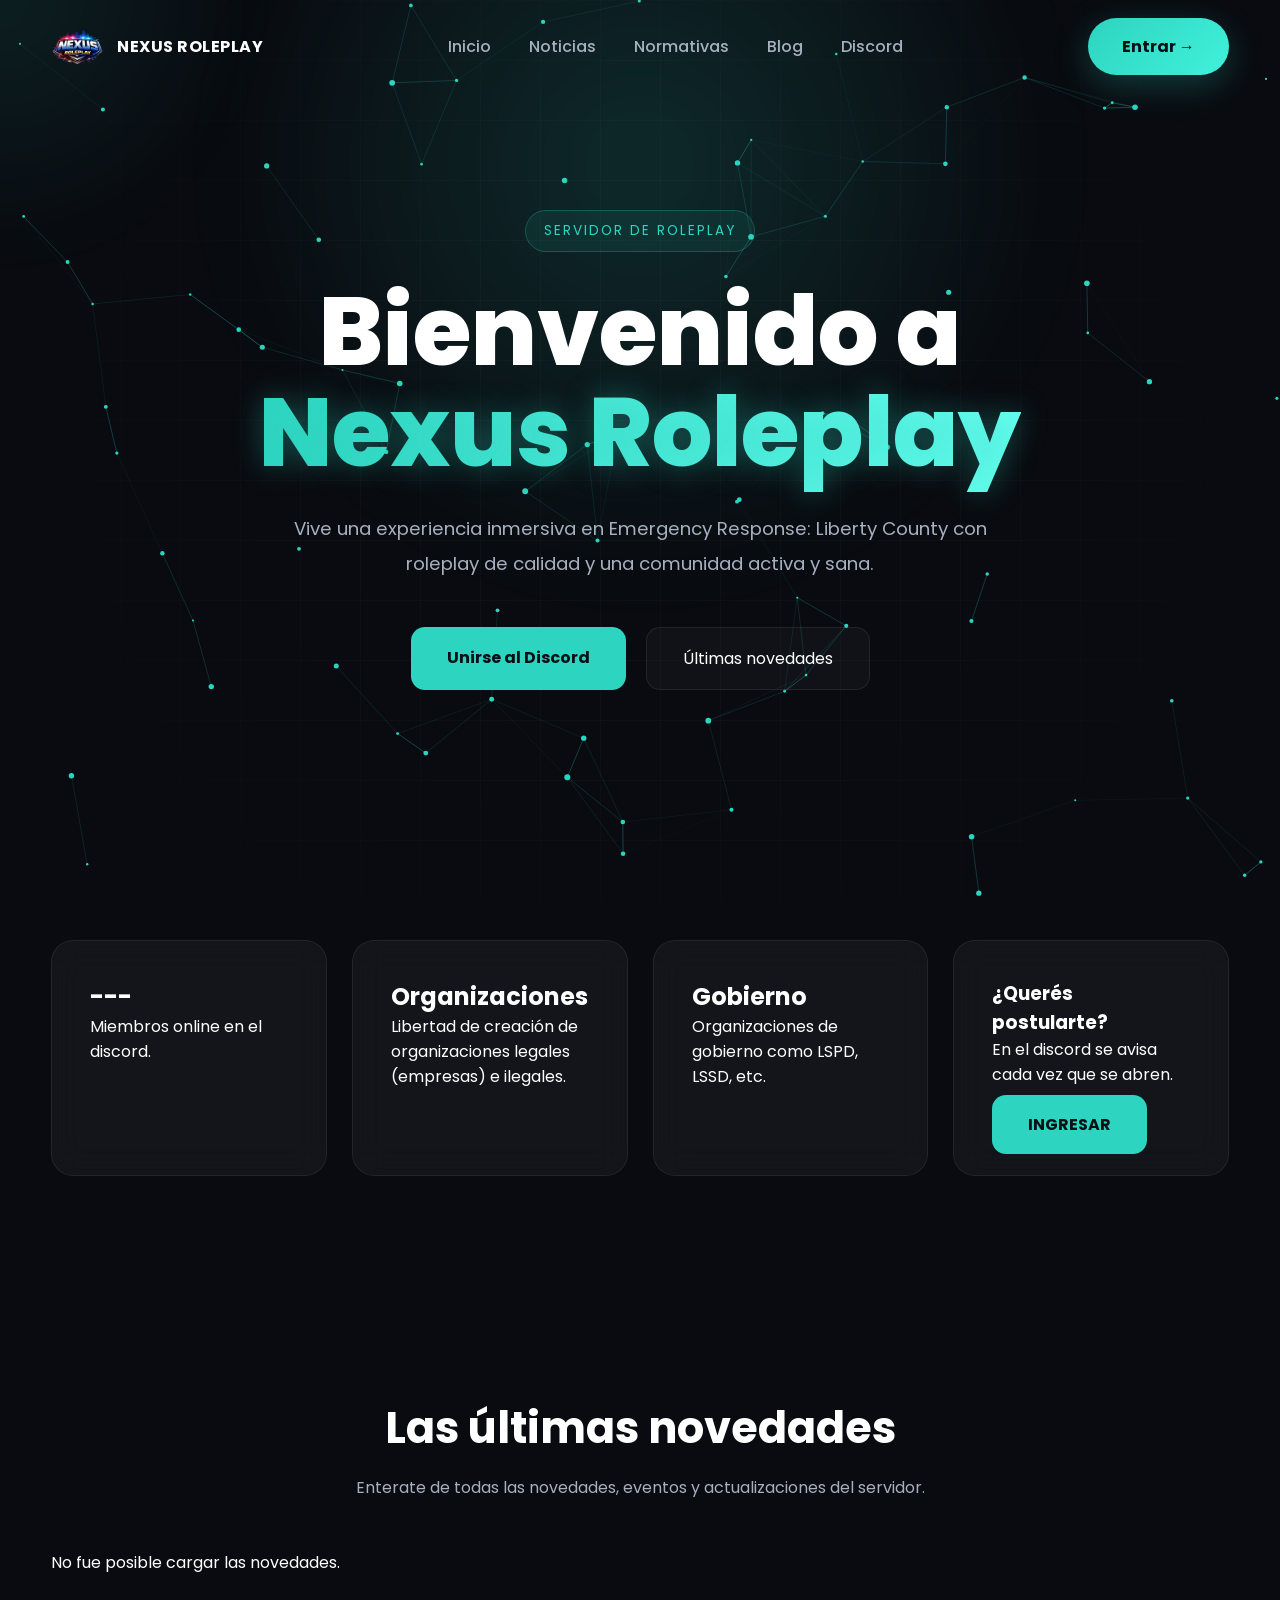
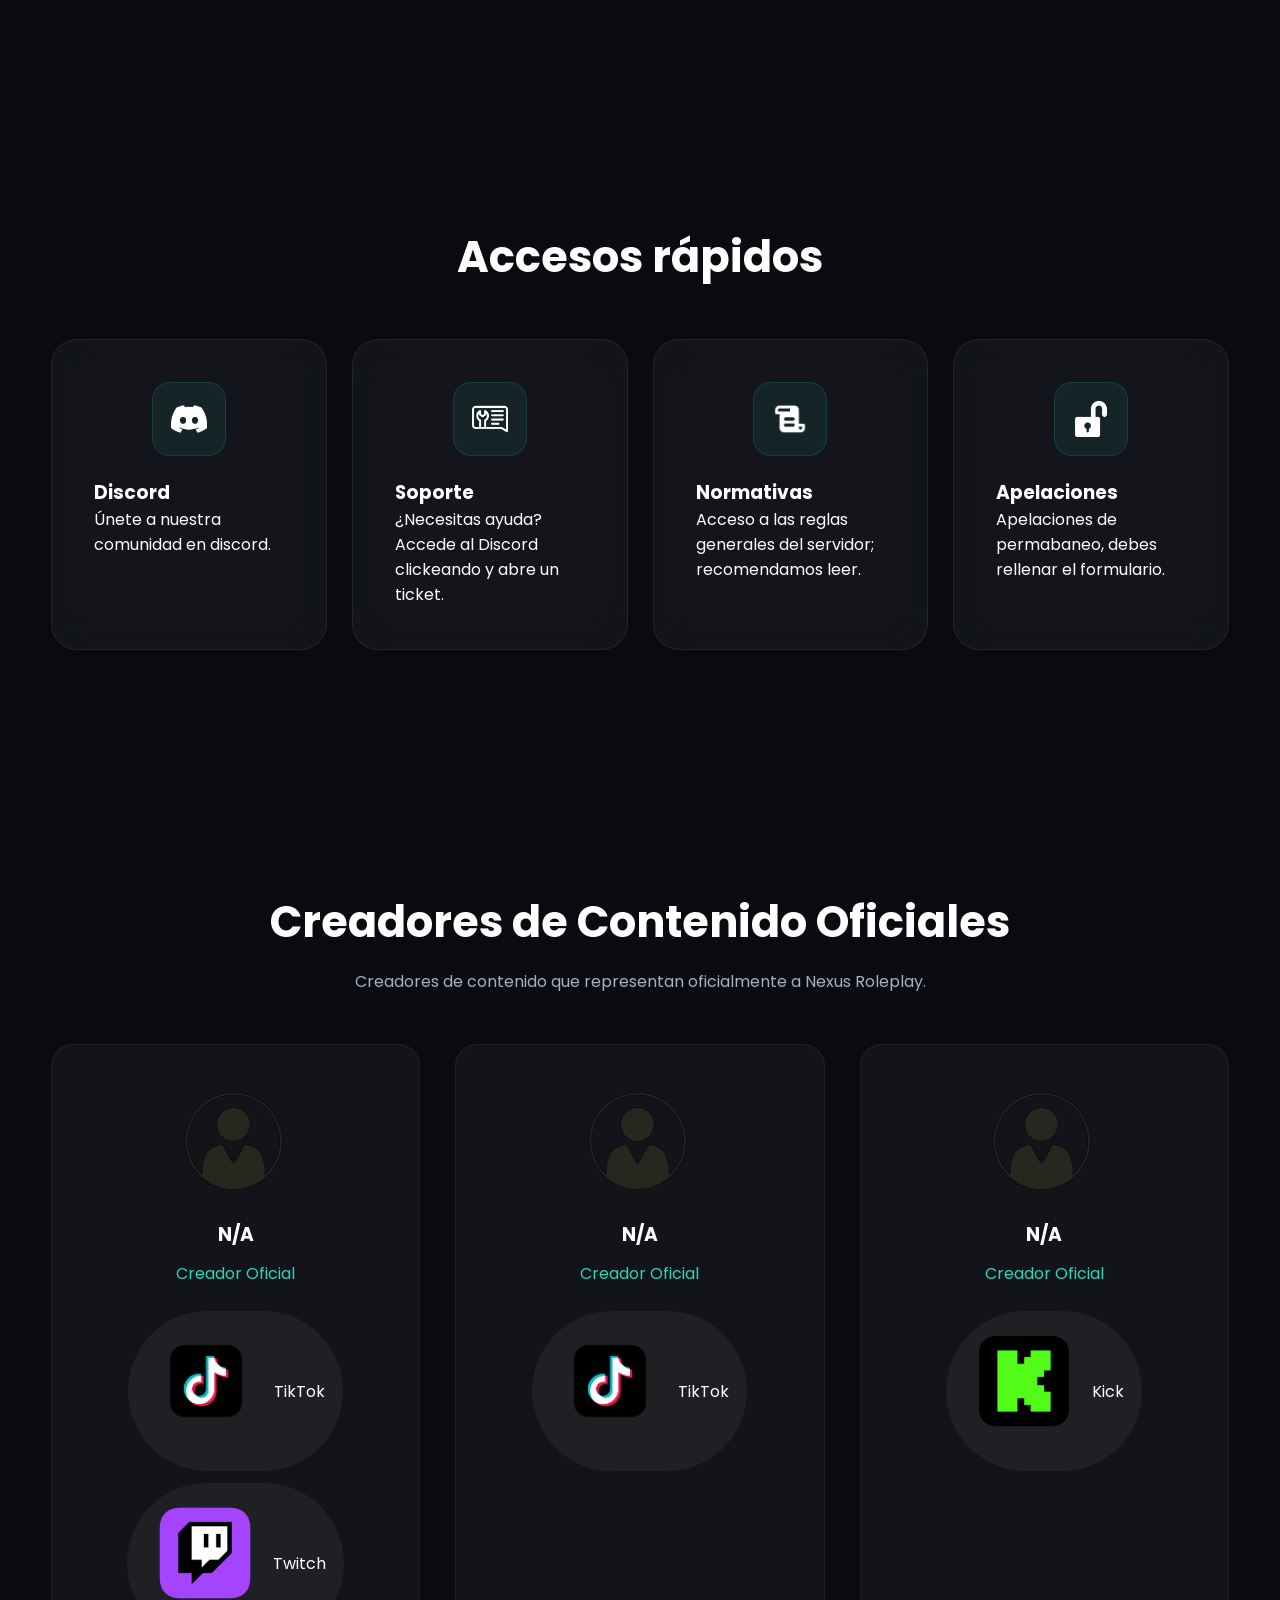
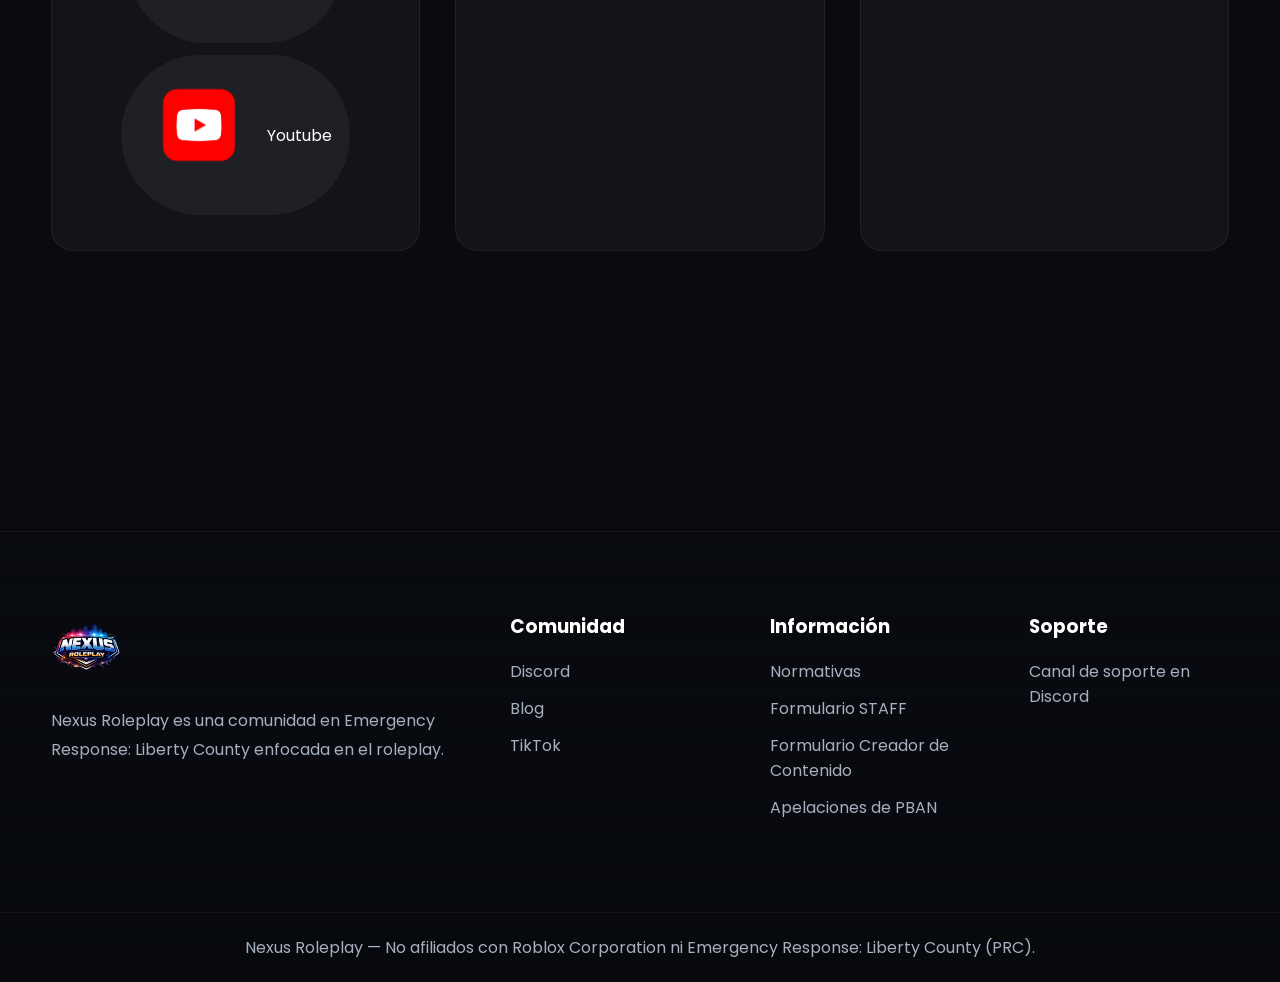
==== commit 8e8526d5: "Add files via upload" ====
--- a/index.html
+++ b/index.html
@@ -1,226 +1,530 @@
-<!DOCTYPE html>
-<html lang="es">
-
-<head>
-
-<meta charset="UTF-8">
-<meta name="viewport" content="width=device-width, initial-scale=1.0">
-
-<title>Página en mantenimiento</title>
-
-<link rel="preconnect" href="https://fonts.googleapis.com">
-
-<link href="https://fonts.googleapis.com/css2?family=Poppins:wght@300;400;600;700&display=swap" rel="stylesheet">
-
-<style>
-
-*{
-margin:0;
-padding:0;
-box-sizing:border-box;
-font-family:'Poppins',sans-serif;
-}
-
-body{
-
-height:100vh;
-
-display:flex;
-
-justify-content:center;
-
-align-items:center;
-
-background:
-linear-gradient(rgba(7,12,20,.85),rgba(7,12,20,.92)),
-url("https://images.unsplash.com/photo-1511512578047-dfb367046420") center/cover;
-
-overflow:hidden;
-
-color:white;
-
-}
-
-body::before{
-
-content:"";
-
-position:absolute;
-
-width:700px;
-height:700px;
-
-background:#2dd4bf;
-
-filter:blur(220px);
-
-opacity:.12;
-
-animation:pulse 6s ease-in-out infinite;
-
-}
-
-@keyframes pulse{
-
-0%{transform:scale(.9);}
-50%{transform:scale(1.15);}
-100%{transform:scale(.9);}
-
-}
-
-.card{
-
-position:relative;
-
-width:700px;
-
-padding:60px;
-
-text-align:center;
-
-background:rgba(20,25,35,.65);
-
-backdrop-filter:blur(16px);
-
-border:1px solid rgba(255,255,255,.08);
-
-border-radius:18px;
-
-box-shadow:0 20px 50px rgba(0,0,0,.45);
-
-}
-
-.logo{
-
-font-size:42px;
-
-font-weight:700;
-
-letter-spacing:2px;
-
-color:#2dd4bf;
-
-margin-bottom:25px;
-
-}
-
-.icon{
-
-font-size:70px;
-
-margin-bottom:20px;
-
-animation:float 2s ease-in-out infinite;
-
-}
-
-@keyframes float{
-
-50%{
-
-transform:translateY(-10px);
-
-}
-
-}
-
-h1{
-
-font-size:42px;
-
-margin-bottom:15px;
-
-}
-
-p{
-
-color:#c8d1dc;
-
-font-size:18px;
-
-line-height:1.8;
-
-margin-bottom:35px;
-
-}
-
-.discord{
-
-display:inline-block;
-
-padding:16px 45px;
-
-background:#2dd4bf;
-
-color:#0f172a;
-
-font-weight:700;
-
-text-decoration:none;
-
-border-radius:12px;
-
-transition:.25s;
-
-}
-
-.discord:hover{
-
-transform:translateY(-3px);
-
-box-shadow:0 10px 25px rgba(45,212,191,.35);
-
-}
-
-.footer{
-
-margin-top:40px;
-
-font-size:14px;
-
-color:#94a3b8;
-
-}
-
-</style>
-
-</head>
-
-<body>
-
-<div class="card">
-
-<div class="logo">
-NEXUS ROLEPLAY
-</div>
-
-<div class="icon">
-🚧
-</div>
-
-<h1>Página en mantenimiento</h1>
-
-<p>
-
-Estamos realizando mejoras para ofrecerte una experiencia mucho mejor.
-Nuestro equipo está trabajando para que todo vuelva a estar disponible lo antes posible.
-
-</p>
-
-<a class="discord" href="https://discord.gg/G5dWtc5RMa">
-
-Unirse al Discord
-
-</a>
-
-<div class="footer">
-
-© 2026 Nexus Roleplay
-
-</div>
-
-</div>
-
-</body>
-
-</html>
+<!DOCTYPE html>
+<html lang="es">
+
+<head>
+
+    <meta charset="UTF-8">
+    <meta name="viewport" content="width=device-width, initial-scale=1.0">
+
+    <title>Nexus Roleplay</title>
+
+    <meta name="description" content="Servidor de Emergency Response: Liberty County.">
+
+    <link rel="icon" href="assets/logo.png">
+
+    <!-- Google Fonts -->
+
+    <link rel="preconnect" href="https://fonts.googleapis.com">
+
+    <link rel="preconnect"
+          href="https://fonts.gstatic.com"
+          crossorigin>
+
+    <link href="https://fonts.googleapis.com/css2?family=Poppins:wght@300;400;500;600;700;800&display=swap"
+          rel="stylesheet">
+
+    <!-- CSS -->
+
+    <link rel="stylesheet" href="css/reset.css">
+
+    <link rel="stylesheet" href="css/variables.css">
+
+    <link rel="stylesheet" href="css/global.css">
+
+    <link rel="stylesheet" href="css/navbar.css">
+
+    <link rel="stylesheet" href="css/hero.css">
+
+    <link rel="stylesheet" href="css/cards.css">
+
+    <link rel="stylesheet" href="css/sections.css">
+
+    <link rel="stylesheet" href="css/footer.css">
+
+    <link rel="stylesheet" href="css/responsive.css">
+
+    <link rel="stylesheet" href="css/icons.css">
+    
+</head>
+
+<body>
+
+<div id="cursorGlow"></div>
+
+<canvas id="particles"></canvas>
+
+<header class="navbar">
+
+    <div class="container nav-container">
+
+        <a href="index.html" class="logo">
+
+            <img src="assets/logo.png"
+            alt="Nexus Roleplay">
+
+            <span>
+
+                NEXUS ROLEPLAY
+
+            </span>
+
+        </a>
+
+<button class="menu-toggle" id="menuToggle" aria-label="Abrir menú">
+
+    <span></span>
+    <span></span>
+    <span></span>
+
+</button>
+
+<nav class="desktop-nav" id="desktopNav">
+
+    <a href="#">Inicio</a>
+
+    <a href="#news">Noticias</a>
+
+    <a href="normativas.html">Normativas</a>
+
+    <a href="https://nexusroleplayerlc.blogspot.com/" target="_blank">Blog</a>
+
+    <a href="https://discord.gg/G5dWtc5RMa" target="_blank">Discord</a>
+
+</nav>
+
+        <a
+
+        href="https://erlc.gg/join/NEXUS"
+
+        target="_blank"
+
+        class="join-btn">
+
+            Entrar →
+
+        </a>
+
+    </div>
+
+</header>
+
+<main>
+
+<section class="hero">
+
+    <div class="hero-background"></div>
+
+    <div class="container hero-grid">
+
+        <div class="hero-content">
+
+            <span class="hero-badge">
+
+                SERVIDOR DE ROLEPLAY
+
+            </span>
+
+            <h1>
+
+                Bienvenido a
+
+                <span>Nexus Roleplay</span>
+
+            </h1>
+
+            <p>
+
+                Vive una experiencia inmersiva en Emergency Response:
+                Liberty County con roleplay de calidad y una comunidad
+                activa y sana.
+
+            </p>
+
+            <div class="hero-buttons">
+
+                <a href="https://discord.gg/G5dWtc5RMa"
+
+                   target="_blank"
+
+                   class="primary-btn">
+
+                    Unirse al Discord
+
+                </a>
+
+                <a href="https://nexusroleplayerlc.blogspot.com/"
+
+                   target="_blank"
+
+                   class="secondary-btn">
+
+                    Últimas novedades
+
+                </a>
+
+            </div>
+
+        </div>
+
+    </div>
+
+</section>
+
+<section class="hero-stats">
+
+    <div class="container">
+
+        <div class="stats-grid">
+
+            <div class="stat-card">
+
+                <h2 id="discordMembers">--</h2>
+
+                <span>Miembros online en el discord.</span>
+
+            </div>
+
+            <div class="stat-card">
+
+                <h2>Organizaciones</h2>
+
+                <span>Libertad de creación de organizaciones legales (empresas) e ilegales.</span>
+
+            </div>
+
+            <div class="stat-card">
+
+                <h2>Gobierno</h2>
+
+                <span>Organizaciones de gobierno como LSPD, LSSD, etc.</span>
+
+            </div>
+
+            <div class="stat-card">
+
+                <h3>¿Querés postularte?</h3>
+                <span> En el discord se avisa cada vez que se abren. </span>
+                <BR>
+                <br>
+                <a href="https://discord.gg/G5dWtc5RMa" target="_blank" class="primary-btn"> INGRESAR </a>
+
+            </div>
+
+        </div>
+
+    </div>
+
+</section>
+
+<section class="news-section reveal" id="news">
+
+    <div class="container">
+
+        <div class="section-title">
+
+            <h2>Las últimas novedades</h2>
+
+            <p>
+                Enterate de todas las novedades, eventos y actualizaciones del servidor.
+            </p>
+
+        </div>
+
+        <div class="news-slider" id="newsContainer">
+
+            <div class="news-loading"></div>
+            <div class="news-loading"></div>
+            <div class="news-loading"></div>
+
+        </div>
+
+    </div>
+
+</section>
+
+<section class="quick-access reveal">
+
+    <div class="container">
+
+        <div class="section-title">
+
+            <h2>Accesos rápidos</h2>
+
+        </div>
+
+        <div class="quick-grid">
+
+            <a href="https://discord.gg/G5dWtc5RMa" target="_blank" class="quick-card">
+
+                <div class="quick-icon">
+
+                <img
+                src="assets/icons/discord.png"
+                class="icon-lg"
+                alt="Discord">
+
+                </div>
+
+                <h3>Discord</h3>
+
+                <p>Únete a nuestra comunidad en discord.</p>
+
+            </a>
+
+            <a href="https://discord.gg/zvqyr59Mn2" target="_blank" class="quick-card">
+
+                <div class="quick-icon">
+
+                <img
+                src="assets/icons/soporte.png"
+                class="icon-lg"
+                alt="Soporte">
+
+                </div>
+
+                <h3>Soporte</h3>
+
+                <p>¿Necesitas ayuda? Accede al Discord clickeando y abre un ticket.</p>
+
+            </a>
+
+            <a href="normativas.html" class="quick-card">
+
+                <div class="quick-icon">
+
+                <img
+                src="assets/icons/normas.png"
+                class="icon-lg"
+                alt="Normativas">
+
+                </div>
+
+                <h3>Normativas</h3>
+
+                <p>Acceso a las reglas generales del servidor; recomendamos leer.</p>
+
+            </a>
+
+            <a href="https://forms.gle/jraz9oDAAkr5E1Pe9" class="quick-card">
+
+                <div class="quick-icon">
+
+                <img
+                src="assets/icons/apelar.png"
+                class="icon-lg"
+                alt="Apelaciones">
+
+                </div>
+
+                <h3>Apelaciones</h3>
+
+                <p>Apelaciones de permabaneo, debes rellenar el formulario.</p>
+
+            </a>
+
+        </div>
+
+    </div>
+
+</section>
+
+
+
+<section class="streamers reveal">
+
+    <div class="container">
+
+        <div class="section-title">
+
+            <h2>Creadores de Contenido Oficiales</h2>
+
+            <p>
+                Creadores de contenido que representan oficialmente a Nexus Roleplay.
+            </p>
+
+        </div>
+
+        <div class="streamers-grid">
+
+            <div class="streamer-card">
+
+                <img src="assets/streamers/default.png" alt="Streamer">
+
+                <h3>N/A</h3>
+
+                <span>Creador Oficial</span>
+
+                <div class="streamer-links">
+
+                    <a href="https://tiktok.com/">
+                    
+                    <img
+                    src="assets/icons/tiktok.png"
+                    class="icon-sm">
+                    
+                    TikTok
+
+                    </a>
+
+                    <a href="https://twitch.com/">
+                    
+                    <img
+                    src="assets/icons/twitch.png"
+                    class="icon-sm">
+                    
+                    Twitch
+
+                    </a>
+
+                    <a href="https://youtube.com/" target="_blank">
+                    
+                    <img
+                    src="assets/icons/youtube.png"
+                    class="icon-sm">
+                    
+                    Youtube
+
+                    </a>
+
+                </div>
+
+            </div>
+
+            <div class="streamer-card">
+
+                <img src="assets/streamers/default.png" alt="Streamer">
+
+                <h3>N/A</h3>
+
+                <span>Creador Oficial</span>
+
+                <div class="streamer-links">
+
+                    <a href="https://tiktok.com/">
+                    
+                    <img
+                    src="assets/icons/tiktok.png"
+                    class="icon-sm">
+                    
+                    TikTok
+
+                    </a>
+
+                </div>
+
+            </div>
+
+            <div class="streamer-card">
+
+                <img src="assets/streamers/default.png" alt="Streamer">
+
+                <h3>N/A</h3>
+
+                <span>Creador Oficial</span>
+
+                <div class="streamer-links">
+
+                    <a href="https://kick.com/">
+                    
+                    <img
+                    src="assets/icons/kick.png"
+                    class="icon-sm">
+                    
+                    Kick
+
+                    </a>
+
+                </div>
+
+            </div>
+
+        </div>
+
+    </div>
+
+</section>
+
+<footer class="footer">
+
+    <div class="container footer-grid">
+
+        <div>
+
+            <img src="assets/logo.png" class="footer-logo">
+
+            <p>
+
+                Nexus Roleplay es una comunidad en Emergency Response:
+                Liberty County enfocada en el roleplay.
+
+            </p>
+
+        </div>
+
+        <div>
+
+            <h3>Comunidad</h3>
+
+            <a href="https://discord.gg/G5dWtc5RMa">Discord</a>
+
+            <a href="https://nexusroleplayerlc.blogspot.com/">Blog</a>
+
+            <a href="mantenimiento.html">TikTok</a>
+
+        </div>
+
+        <div>
+
+            <h3>Información</h3>
+
+            <a href="normativas.html">Normativas</a>
+
+            <a href="https://forms.gle/Y2cnvzhq8dJg8UVt9">Formulario STAFF</a>
+
+            <a href="https://forms.gle/wnqok8n3itk5Xzwx6">Formulario Creador de Contenido</a>
+
+            <a href="https://forms.gle/jraz9oDAAkr5E1Pe9">Apelaciones de PBAN</a>
+
+        </div>
+
+        <div>
+
+            <h3>Soporte</h3>
+
+            <a href="https://discord.gg/zvqyr59Mn2">
+
+                Canal de soporte en Discord
+
+            </a>
+
+        </div>
+
+    </div>
+
+    <div class="copyright">
+
+        Nexus Roleplay — No afiliados con Roblox Corporation ni Emergency Response: Liberty County (PRC).
+
+    </div>
+
+</footer>
+
+</main>
+
+<button id="backToTop" aria-label="Volver arriba">
+
+    ↑
+
+</button>
+
+<script src="js/particles.js"></script>
+<script src="js/navbar.js"></script>
+<script src="js/reveal.js"></script>
+<script src="js/blog.js"></script>
+<script src="js/discord.js"></script>
+<script src="js/slider.js"></script>
+<script src="js/app.js"></script>
+
+</body>
+
+</html>
--- a/css/variables.css
+++ b/css/variables.css
@@ -0,0 +1,84 @@
+/* ===========================
+   VARIABLES GLOBALES
+=========================== */
+
+:root{
+
+    /* Colores */
+
+    --background:#090B10;
+
+    --surface:#11161F;
+
+    --surface-light:#1A212C;
+
+    --primary:#2DD4BF;
+
+    --primary-hover:#53E5D2;
+
+    --text:#FFFFFF;
+
+    --text-secondary:#A7B0BF;
+
+    --border:rgba(255,255,255,.08);
+
+    /* Tamaños */
+
+    --radius-small:10px;
+
+    --radius:18px;
+
+    --radius-large:28px;
+
+    /* Sombras */
+
+    --shadow-small:
+    0 5px 15px rgba(0,0,0,.20);
+
+    --shadow:
+    0 20px 50px rgba(0,0,0,.35);
+
+    --shadow-large:
+    0 35px 80px rgba(0,0,0,.45);
+
+    /* Transiciones */
+
+    --transition:.30s ease;
+
+    /* Contenedor */
+
+    --container:1280px;
+
+    /*==============================
+EFECTOS
+==============================*/
+
+--glass:
+
+rgba(255,255,255,.045);
+
+--glass-hover:
+
+rgba(255,255,255,.075);
+
+--glow:
+
+rgba(45,212,191,.25);
+
+--shadow-glow:
+
+0 0 35px rgba(45,212,191,.15);
+
+--radius-xl:
+
+26px;
+
+--transition-fast:
+
+.22s ease;
+
+--transition:
+
+.35s cubic-bezier(.2,.8,.2,1);
+
+}
--- a/css/global.css
+++ b/css/global.css
@@ -0,0 +1,213 @@
+/* ==========================================
+   GLOBAL.CSS
+   Estilos generales del sitio
+========================================== */
+
+html{
+    scroll-behavior:smooth;
+}
+
+body{
+
+    font-family:"Poppins",sans-serif;
+
+    background:var(--background);
+
+    color:var(--text);
+
+    overflow-x:hidden;
+
+    min-height:100vh;
+
+}
+
+/* Canvas de partículas */
+
+#particles{
+
+    position:fixed;
+
+    inset:0;
+
+    width:100%;
+
+    height:100%;
+
+    z-index:-3;
+
+    pointer-events:none;
+
+}
+
+/* Rejilla del fondo */
+
+body::before{
+
+    content:"";
+
+    position:fixed;
+
+    inset:0;
+
+    background-image:
+    linear-gradient(rgba(255,255,255,.025) 1px,transparent 1px),
+    linear-gradient(90deg,rgba(255,255,255,.025) 1px,transparent 1px);
+
+    background-size:60px 60px;
+
+    z-index:-4;
+
+    mask-image:
+    radial-gradient(circle at center,
+    black 35%,
+    transparent 95%);
+
+}
+
+/* Contenedor */
+
+.container{
+
+    width:min(92%,1280px);
+
+    margin:auto;
+
+}
+
+/* Secciones */
+
+section{
+
+    padding:120px 0;
+
+}
+
+/* Selección */
+
+::selection{
+
+    background:var(--primary);
+
+    color:#081016;
+
+}
+
+/* ===========================
+   REVEAL
+=========================== */
+
+.reveal{
+
+    opacity:0;
+
+    transform:translateY(60px);
+
+    transition:1s;
+
+}
+
+.reveal.visible{
+
+    opacity:1;
+
+    transform:none;
+
+}
+
+/* ==========================================
+   BOTÓN VOLVER ARRIBA
+========================================== */
+
+#backToTop{
+
+    position:fixed;
+
+    right:25px;
+
+    bottom:25px;
+
+    width:56px;
+
+    height:56px;
+
+    border:none;
+
+    border-radius:50%;
+
+    background:var(--primary);
+
+    color:#081016;
+
+    font-size:24px;
+
+    cursor:pointer;
+
+    opacity:0;
+
+    visibility:hidden;
+
+    transform:translateY(30px);
+
+    transition:.3s;
+
+    z-index:999;
+
+    box-shadow:
+
+    0 15px 35px rgba(45,212,191,.30);
+
+}
+
+#backToTop.show{
+
+    opacity:1;
+
+    visibility:visible;
+
+    transform:none;
+
+}
+
+#backToTop:hover{
+
+    transform:translateY(-5px);
+
+}
+
+/*==============================
+CURSOR GLOW
+==============================*/
+
+#cursorGlow{
+
+position:fixed;
+
+width:520px;
+
+height:520px;
+
+border-radius:50%;
+
+pointer-events:none;
+
+z-index:-1;
+
+background:
+
+radial-gradient(circle,
+
+rgba(45,212,191,.10),
+
+transparent 70%);
+
+filter:blur(25px);
+
+transform:
+
+translate(-50%,-50%);
+
+transition:
+
+transform .08s linear;
+
+}
--- a/css/navbar.css
+++ b/css/navbar.css
@@ -0,0 +1,277 @@
+/* ==========================================
+   NAVBAR
+========================================== */
+
+.navbar{
+
+    position:fixed;
+
+    top:0;
+
+    left:0;
+
+    width:100%;
+
+    z-index:1000;
+
+    padding:18px 0;
+
+    transition:.35s ease;
+
+}
+
+/* Se activa mediante JS */
+
+.navbar.scrolled{
+
+    background:rgba(9,11,16,.80);
+
+    backdrop-filter:blur(18px);
+
+    border-bottom:1px solid rgba(255,255,255,.05);
+
+}
+
+.nav-container{
+
+    display:flex;
+
+    justify-content:space-between;
+
+    align-items:center;
+
+}
+
+.logo{
+
+    display:flex;
+
+    align-items:center;
+
+    gap:14px;
+
+    font-weight:700;
+
+    letter-spacing:.5px;
+
+}
+
+.logo img{
+
+    width:52px;
+
+    height:52px;
+
+    object-fit:contain;
+
+}
+
+.logo span{
+
+    color:white;
+
+    font-size:1rem;
+
+}
+
+.desktop-nav{
+
+    display:flex;
+
+    align-items:center;
+
+    gap:38px;
+
+}
+
+.desktop-nav a{
+
+    color:var(--text-secondary);
+
+    font-weight:500;
+
+    transition:.30s;
+
+    position:relative;
+
+}
+
+.desktop-nav a::after{
+
+    content:"";
+
+    position:absolute;
+
+    left:0;
+
+    bottom:-8px;
+
+    width:0;
+
+    height:2px;
+
+    background:var(--primary);
+
+    transition:.30s;
+
+}
+
+.desktop-nav a:hover{
+
+    color:white;
+
+}
+
+.desktop-nav a:hover::after{
+
+    width:100%;
+
+}
+
+.join-btn{
+
+display:flex;
+
+align-items:center;
+
+gap:10px;
+
+padding:16px 34px;
+
+background:
+
+linear-gradient(
+
+135deg,
+
+#2DD4BF,
+
+#41F1DB);
+
+color:#081016;
+
+font-weight:700;
+
+border-radius:999px;
+
+transition:.35s;
+
+box-shadow:
+
+0 10px 35px
+
+rgba(45,212,191,.25);
+
+}
+
+.join-btn:hover{
+
+transform:
+
+translateY(-3px);
+
+box-shadow:
+
+0 20px 50px
+
+rgba(45,212,191,.35);
+
+}
+
+/* ===============================
+   MENÚ MÓVIL
+================================ */
+
+.menu-toggle{
+
+    display:none;
+
+    width:42px;
+    height:42px;
+
+    flex-direction:column;
+
+    justify-content:center;
+
+    gap:6px;
+
+}
+
+.menu-toggle span{
+
+    width:100%;
+    height:3px;
+
+    border-radius:20px;
+
+    background:white;
+
+    transition:.3s;
+
+}
+
+@media (max-width:950px){
+
+    .desktop-nav{
+
+        position:fixed;
+
+        top:90px;
+
+        right:-320px;
+
+        width:280px;
+
+        background:rgba(17,22,31,.98);
+
+        backdrop-filter:blur(20px);
+
+        border:1px solid rgba(255,255,255,.06);
+
+        border-radius:18px;
+
+        display:flex;
+
+        flex-direction:column;
+
+        gap:0;
+
+        transition:.35s;
+
+        overflow:hidden;
+
+    }
+
+    .desktop-nav.active{
+
+        right:20px;
+
+    }
+
+    .desktop-nav a{
+
+        padding:18px 22px;
+
+        border-bottom:1px solid rgba(255,255,255,.05);
+
+    }
+
+    .desktop-nav a:last-child{
+
+        border-bottom:none;
+
+    }
+
+    .join-btn{
+
+        display:none;
+
+    }
+
+    .menu-toggle{
+
+        display:flex;
+
+    }
+
+}
--- a/css/hero.css
+++ b/css/hero.css
@@ -0,0 +1,201 @@
+/* ==========================================
+   HERO
+========================================== */
+
+.hero{
+
+    min-height:100vh;
+
+    display:flex;
+
+    align-items:center;
+
+    justify-content:center;
+
+    position:relative;
+
+    overflow:hidden;
+
+}
+
+.hero-background{
+
+    position:absolute;
+
+    width:850px;
+
+    height:850px;
+
+    left:50%;
+
+    top:-260px;
+
+    transform:translateX(-50%);
+
+    background:
+
+    radial-gradient(circle,
+
+    rgba(45,212,191,.16),
+
+    transparent 70%);
+
+    filter:blur(40px);
+
+    pointer-events:none;
+
+}
+
+.hero-grid{
+
+    display:flex;
+
+    justify-content:center;
+
+    text-align:center;
+
+    position:relative;
+
+    z-index:2;
+
+}
+
+.hero-content{
+
+    max-width:900px;
+
+}
+
+.hero-badge{
+
+    display:inline-block;
+
+    padding:10px 18px;
+
+    border-radius:999px;
+
+    background:rgba(45,212,191,.08);
+
+    border:1px solid rgba(45,212,191,.25);
+
+    color:var(--primary);
+
+    font-size:.85rem;
+
+    letter-spacing:2px;
+
+    margin-bottom:30px;
+
+}
+
+.hero h1{
+
+    font-size:clamp(3rem,8vw,6rem);
+
+    line-height:1.05;
+
+    margin-bottom:28px;
+
+    font-weight:800;
+
+}
+
+.hero h1 span{
+
+    background:
+
+    linear-gradient(
+
+    90deg,
+
+    #2DD4BF,
+
+    #68FFF0);
+
+    -webkit-background-clip:text;
+
+    -webkit-text-fill-color:transparent;
+
+    text-shadow:
+
+    0 0 30px rgba(45,212,191,.35);
+
+}
+
+.hero p{
+
+    max-width:760px;
+
+    margin:auto;
+
+    color:var(--text-secondary);
+
+    font-size:1.15rem;
+
+    line-height:1.9;
+
+}
+
+.hero-buttons{
+
+    display:flex;
+
+    justify-content:center;
+
+    gap:20px;
+
+    margin-top:45px;
+
+    flex-wrap:wrap;
+
+}
+
+.primary-btn{
+
+    background:var(--primary);
+
+    color:#081016;
+
+    padding:18px 36px;
+
+    border-radius:14px;
+
+    font-weight:700;
+
+    transition:.3s;
+
+}
+
+.primary-btn:hover{
+
+    transform:translateY(-5px);
+
+    box-shadow:
+
+    0 15px 45px rgba(45,212,191,.35);
+
+}
+
+.secondary-btn{
+
+    background:rgba(255,255,255,.03);
+
+    border:1px solid rgba(255,255,255,.08);
+
+    color:white;
+
+    padding:18px 36px;
+
+    border-radius:14px;
+
+    transition:.3s;
+
+}
+
+.secondary-btn:hover{
+
+    border-color:var(--primary);
+
+    background:rgba(45,212,191,.08);
+
+}
--- a/css/cards.css
+++ b/css/cards.css
@@ -0,0 +1,156 @@
+/* ==========================================
+   HERO STATS
+========================================== */
+
+.hero-stats{
+
+    padding:40px 0 100px;
+
+}
+
+.stats-grid{
+
+    display:grid;
+
+    grid-template-columns:repeat(4,1fr);
+
+    gap:25px;
+
+}
+
+.stat-card{
+
+position:relative;
+
+overflow:hidden;
+
+background:var(--glass);
+
+border:1px solid rgba(255,255,255,.07);
+
+backdrop-filter:blur(16px);
+
+border-radius:22px;
+
+padding:38px;
+
+transition:var(--transition);
+
+}
+
+.stat-card::before{
+
+pointer-events:none;
+
+content:"";
+
+position:absolute;
+
+inset:0;
+
+background:
+
+linear-gradient(
+
+180deg,
+
+rgba(45,212,191,.06),
+
+transparent);
+
+opacity:0;
+
+transition:.35s;
+
+}
+
+.stat-card:hover{
+
+transform:
+
+translateY(-10px);
+
+box-shadow:
+
+var(--shadow-glow);
+
+}
+
+.stat-card:hover::before{
+
+opacity:1;
+
+}
+/* ==========================================
+   TARJETAS DEL BLOG
+========================================== */
+
+.news-card{
+
+    min-width:360px;
+
+    background:rgba(255,255,255,.04);
+
+    border:1px solid rgba(255,255,255,.08);
+
+    border-radius:22px;
+
+    overflow:hidden;
+
+    transition:.35s;
+
+    flex-shrink:0;
+
+}
+
+.news-card:hover{
+
+    transform:translateY(-10px);
+
+    border-color:var(--primary);
+
+    box-shadow:0 20px 55px rgba(45,212,191,.18);
+
+}
+
+.news-card img{
+
+    width:100%;
+
+    height:210px;
+
+    object-fit:cover;
+
+}
+
+.news-info{
+
+    padding:25px;
+
+}
+
+.news-info h3{
+
+    margin-bottom:12px;
+
+    font-size:1.25rem;
+
+}
+
+.news-info p{
+
+    color:var(--text-secondary);
+
+    line-height:1.7;
+
+    margin-bottom:18px;
+
+}
+
+.news-info span{
+
+    color:var(--primary);
+
+    font-weight:600;
+
+}
--- a/css/sections.css
+++ b/css/sections.css
@@ -0,0 +1,376 @@
+/* ===========================
+   TÍTULOS
+=========================== */
+
+.section-title{
+
+    text-align:center;
+
+    margin-bottom:50px;
+
+}
+
+.section-title h2{
+
+    font-size:2.7rem;
+
+    margin-bottom:15px;
+
+}
+
+.section-title p{
+
+    color:var(--text-secondary);
+
+}
+
+/* ===========================
+   NEWS
+=========================== */
+
+.news-section{
+
+    padding-top:120px;
+
+}
+
+.news-slider{
+
+    display:flex;
+
+    gap:25px;
+
+    overflow-x:auto;
+
+    scroll-behavior:smooth;
+
+    padding-bottom:10px;
+
+}
+
+.news-slider::-webkit-scrollbar{
+
+    display:none;
+
+}
+
+.news-loading{
+
+    min-width:360px;
+
+    height:340px;
+
+    border-radius:20px;
+
+    background:linear-gradient(
+        90deg,
+        #151922,
+        #202735,
+        #151922
+    );
+
+    background-size:300%;
+
+    animation:skeleton 1.3s infinite;
+
+}
+
+@keyframes skeleton{
+
+    from{
+
+        background-position:0;
+
+    }
+
+    to{
+
+        background-position:300%;
+
+    }
+
+}
+
+/* ===========================
+   QUICK ACCESS
+=========================== */
+
+.quick-access{
+
+    padding:120px 0;
+
+}
+
+.quick-grid{
+
+    display:grid;
+
+    grid-template-columns:repeat(4,1fr);
+
+    gap:25px;
+
+}
+
+.quick-card{
+
+position:relative;
+
+overflow:hidden;
+
+background:var(--glass);
+
+border:1px solid rgba(255,255,255,.07);
+
+border-radius:var(--radius-xl);
+
+padding:42px;
+
+transition:var(--transition);
+
+backdrop-filter:blur(18px);
+
+}
+
+.quick-card::before{
+
+pointer-events:none;
+
+content:"";
+
+position:absolute;
+
+inset:0;
+
+background:
+
+radial-gradient(circle at top,
+
+rgba(45,212,191,.10),
+
+transparent 60%);
+
+opacity:0;
+
+transition:.35s;
+
+}
+
+.quick-card:hover{
+
+transform:
+
+translateY(-10px);
+
+background:
+
+var(--glass-hover);
+
+box-shadow:
+
+var(--shadow-glow);
+
+}
+
+.quick-card:hover::before{
+
+opacity:1;
+
+}
+
+/* ===========================
+   TRAILER
+=========================== */
+
+.trailer{
+
+    padding:120px 0;
+
+}
+
+.video-container{
+
+    overflow:hidden;
+
+    border-radius:22px;
+
+    border:1px solid rgba(255,255,255,.08);
+
+    box-shadow:var(--shadow);
+
+}
+
+.video-container iframe{
+
+    width:100%;
+
+    aspect-ratio:16/9;
+
+    border:none;
+
+    display:block;
+
+}
+
+/* ================================
+   STREAMERS
+================================ */
+
+.streamers{
+
+    padding:120px 0;
+
+}
+
+.streamers-grid{
+
+    display:grid;
+
+    grid-template-columns:repeat(3,1fr);
+
+    gap:35px;
+
+}
+
+.streamer-card{
+
+    background:rgba(255,255,255,.04);
+
+    border:1px solid rgba(255,255,255,.06);
+
+    border-radius:22px;
+
+    text-align:center;
+
+    padding:35px;
+
+    transition:.35s;
+
+    position:relative;
+
+    overflow:hidden;
+
+}
+
+.streamer-card::before{
+
+    pointer-events:none;
+
+    content:"";
+
+    position:absolute;
+
+    inset:0;
+
+    background:
+
+    radial-gradient(circle at top,
+
+    rgba(45,212,191,.10),
+
+    transparent 65%);
+
+    opacity:0;
+
+    transition:.35s;
+
+}
+
+.streamer-card:hover{
+
+    transform:translateY(-10px);
+
+    border-color:rgba(45,212,191,.30);
+
+    box-shadow:0 20px 50px rgba(45,212,191,.18);
+
+}
+
+.streamer-card:hover::before{
+
+    opacity:1;
+
+}
+
+.streamer-card img{
+
+    width:120px;
+
+    height:120px;
+
+    border-radius:50%;
+
+    object-fit:cover;
+
+    margin:auto;
+
+    margin-bottom:20px;
+
+}
+
+.streamer-card span{
+
+    display:block;
+
+    color:var(--primary);
+
+    margin:12px 0 25px;
+
+}
+
+.streamer-links{
+
+display:flex;
+
+justify-content:center;
+
+gap:12px;
+
+flex-wrap:wrap;
+
+}
+
+.streamer-links a{
+
+display:flex;
+
+align-items:center;
+
+gap:8px;
+
+padding:11px 18px;
+
+border-radius:999px;
+
+background:rgba(255,255,255,.05);
+
+transition:.3s;
+
+}
+
+.streamer-links a:hover{
+
+background:var(--primary);
+
+color:#081016;
+
+}
+
+.streamer-links a{
+
+    background:rgba(255,255,255,.05);
+
+    padding:10px 18px;
+
+    border-radius:999px;
+
+    transition:.3s;
+
+}
+
+.streamer-links a:hover{
+
+    background:var(--primary);
+
+    color:#081016;
+
+}
--- a/css/footer.css
+++ b/css/footer.css
@@ -0,0 +1,89 @@
+/* ================================
+   FOOTER
+================================ */
+
+.footer{
+
+    margin-top:160px;
+
+    background:
+
+    linear-gradient(
+
+    180deg,
+
+    transparent,
+
+    #07090d);
+
+    border-top:
+
+    1px solid rgba(255,255,255,.05);
+
+}
+
+.footer-grid{
+
+    display:grid;
+
+    grid-template-columns:2fr 1fr 1fr 1fr;
+
+    gap:60px;
+
+    padding:80px 0;
+
+}
+
+.footer-logo{
+
+    width:70px;
+
+    margin-bottom:25px;
+
+}
+
+.footer p{
+
+    color:var(--text-secondary);
+
+    line-height:1.8;
+
+}
+
+.footer h3{
+
+    margin-bottom:18px;
+
+}
+
+.footer a{
+
+    display:block;
+
+    margin:12px 0;
+
+    color:var(--text-secondary);
+
+    transition:.25s;
+
+}
+
+.footer a:hover{
+
+    color:var(--primary);
+
+    padding-left:8px;
+
+}
+
+.copyright{
+
+    border-top:1px solid rgba(255,255,255,.05);
+
+    text-align:center;
+
+    padding:22px;
+
+    color:var(--text-secondary);
+
+}
--- a/css/responsive.css
+++ b/css/responsive.css
@@ -0,0 +1,198 @@
+/* ==========================================
+   RESPONSIVE BASE
+========================================== */
+
+@media (max-width:950px){
+
+    .container{
+
+        width:94%;
+
+    }
+
+}
+
+@media (max-width:600px){
+
+    section{
+
+        padding:80px 0;
+
+    }
+
+}
+
+@media (max-width:900px){
+
+.hero{
+
+padding-top:120px;
+
+}
+
+.hero h1{
+
+font-size:3rem;
+
+}
+
+.hero p{
+
+font-size:1rem;
+
+}
+
+.stats-grid{
+
+grid-template-columns:1fr 1fr;
+
+}
+
+}
+
+@media (max-width:600px){
+
+.stats-grid{
+
+grid-template-columns:1fr;
+
+}
+
+.hero-buttons{
+
+flex-direction:column;
+
+align-items:center;
+
+}
+
+.primary-btn,
+.secondary-btn{
+
+width:100%;
+
+max-width:320px;
+
+text-align:center;
+
+}
+
+}
+
+@media(max-width:1000px){
+
+.quick-grid{
+
+grid-template-columns:repeat(2,1fr);
+
+}
+
+.news-loading{
+
+min-width:300px;
+
+}
+
+}
+
+@media(max-width:650px){
+
+.quick-grid{
+
+grid-template-columns:1fr;
+
+}
+
+.section-title h2{
+
+font-size:2rem;
+
+}
+
+}
+
+@media(max-width:600px){
+
+    #backToTop{
+
+        right:18px;
+
+        bottom:18px;
+
+        width:48px;
+
+        height:48px;
+
+        font-size:20px;
+
+    }
+
+    .news-card{
+
+        min-width:280px;
+
+    }
+
+}
+
+@media(max-width:1000px){
+
+.footer-grid{
+
+grid-template-columns:1fr 1fr;
+
+}
+
+.streamers-grid{
+
+grid-template-columns:1fr 1fr;
+
+}
+
+}
+
+@media(max-width:700px){
+
+.footer-grid{
+
+grid-template-columns:1fr;
+
+}
+
+.streamers-grid{
+
+grid-template-columns:1fr;
+
+}
+
+}
+
+@media(max-width:950px){
+
+.rules-layout{
+
+grid-template-columns:1fr;
+
+}
+
+.rules-sidebar{
+
+position:relative;
+
+top:0;
+
+height:auto;
+
+border-right:none;
+
+border-bottom:1px solid rgba(255,255,255,.06);
+
+}
+
+.rules-content{
+
+padding:35px 20px;
+
+}
+
+}
--- a/css/icons.css
+++ b/css/icons.css
@@ -0,0 +1,67 @@
+/*==========================
+ICONOS
+==========================*/
+
+.icon{
+
+    width:26px;
+
+    height:26px;
+
+    object-fit:contain;
+
+    flex-shrink:0;
+
+    user-select:none;
+
+}
+
+.icon-sm{
+
+    width:18px;
+
+    height:18px;
+
+}
+
+.icon-lg{
+
+    width:36px;
+
+    height:36px;
+
+}
+
+.quick-icon{
+
+    width:74px;
+
+    height:74px;
+
+    display:flex;
+
+    justify-content:center;
+
+    align-items:center;
+
+    margin:auto;
+
+    margin-bottom:22px;
+
+    border-radius:18px;
+
+    background:rgba(45,212,191,.08);
+
+    border:1px solid rgba(45,212,191,.15);
+
+    transition:.35s;
+
+}
+
+.quick-card:hover .quick-icon{
+
+    transform:scale(1.08);
+
+    background:rgba(45,212,191,.15);
+
+}
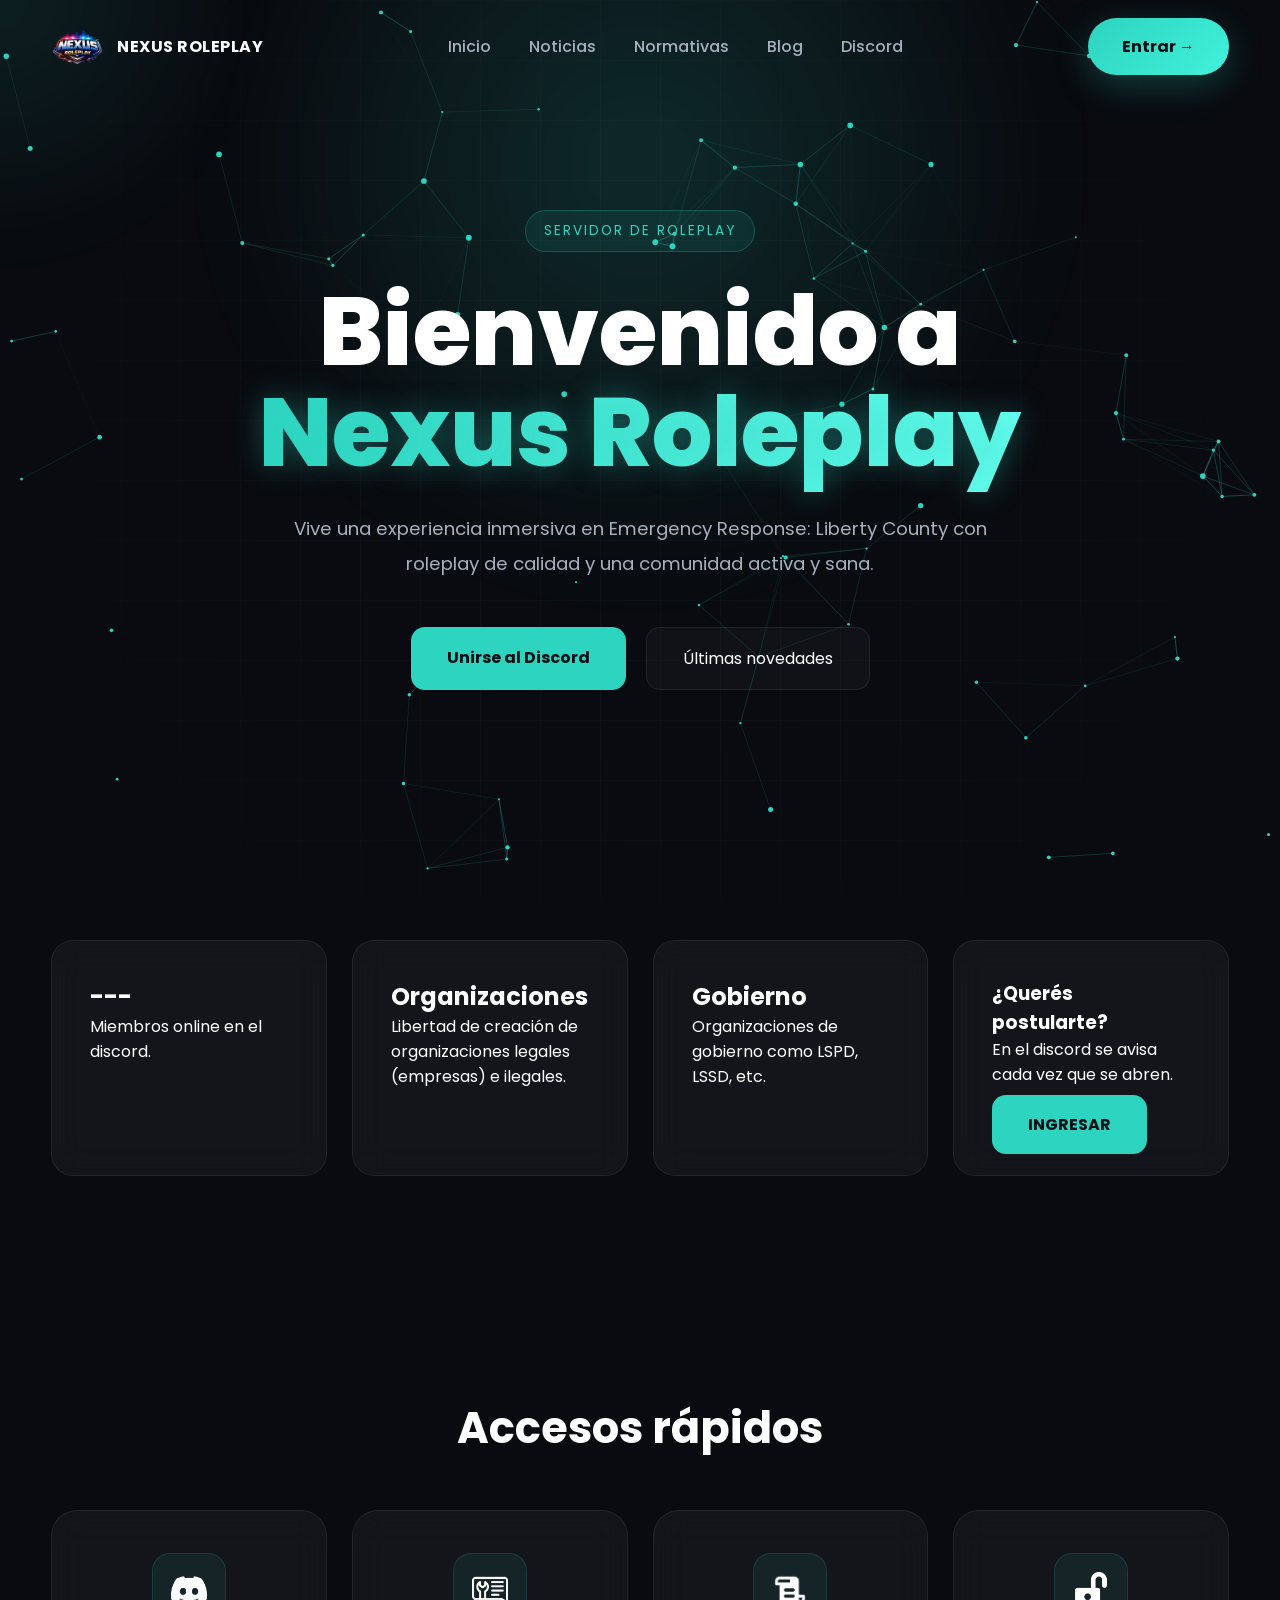
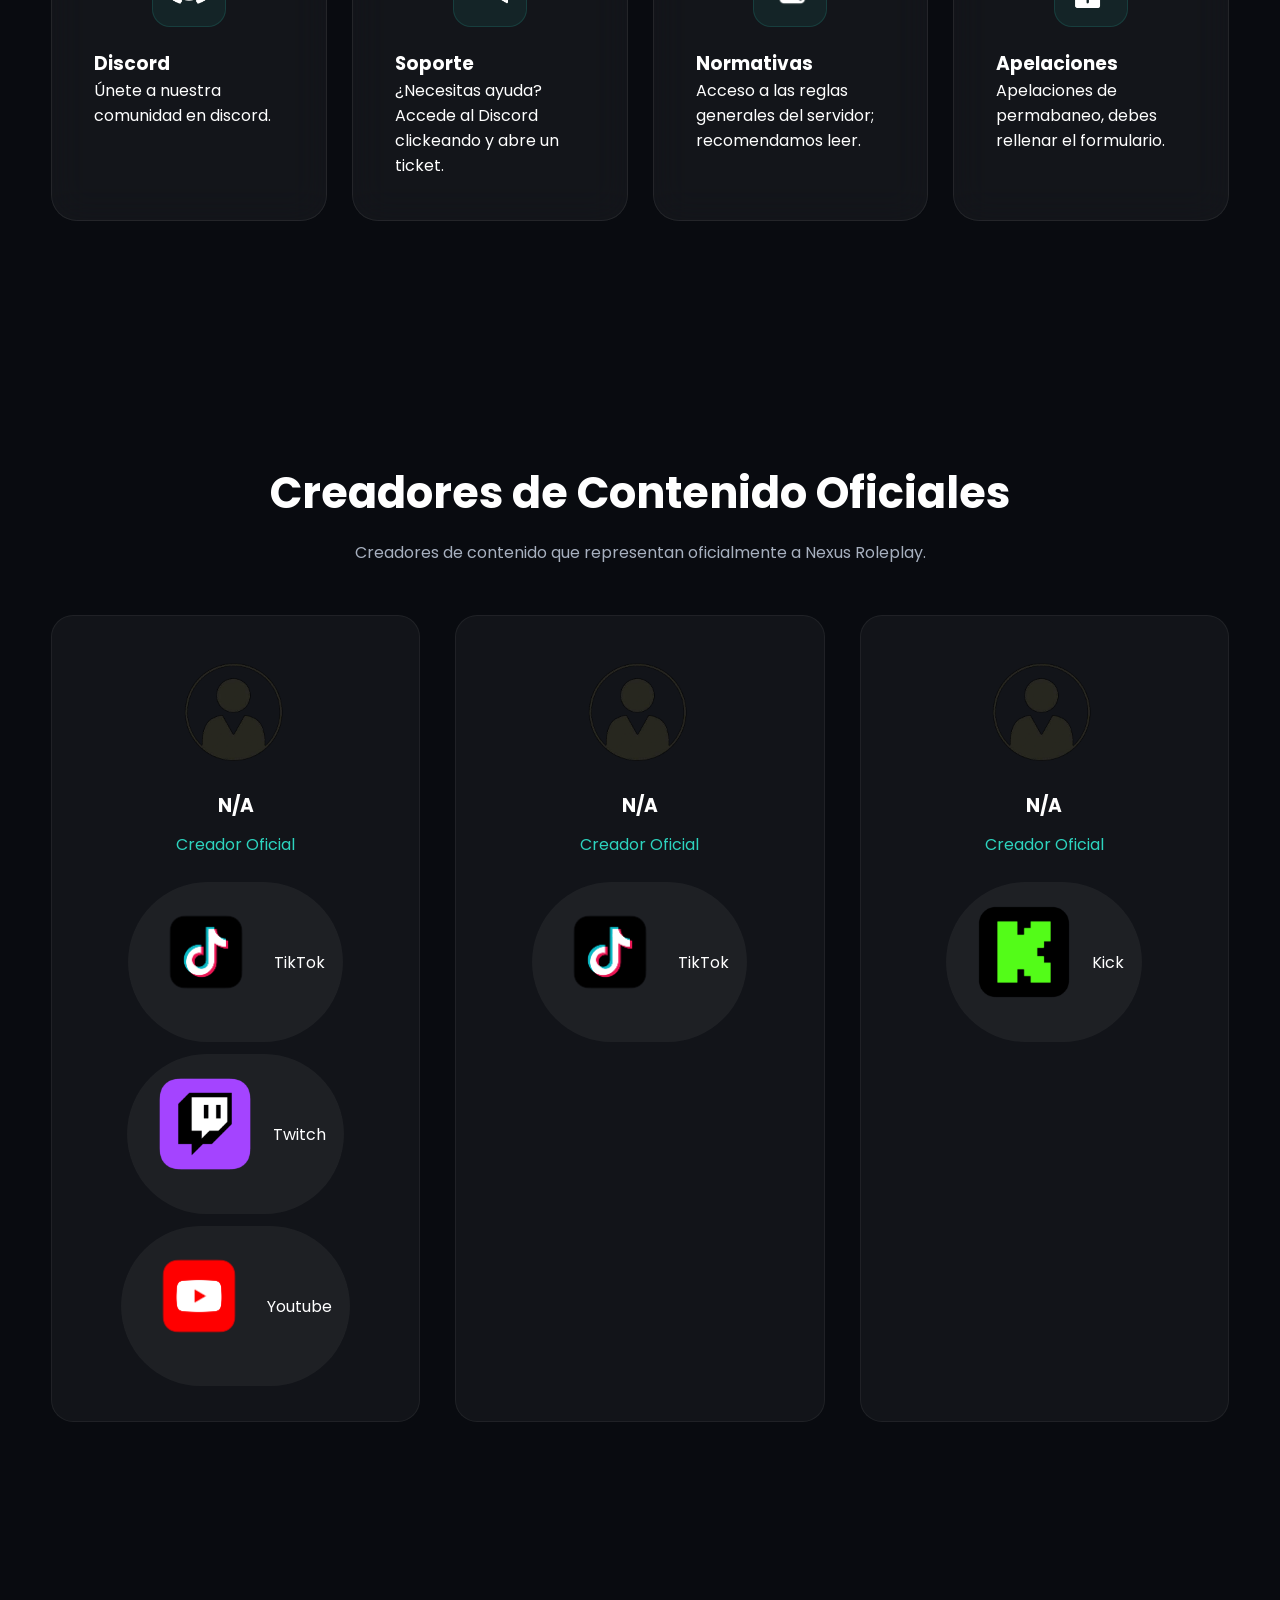
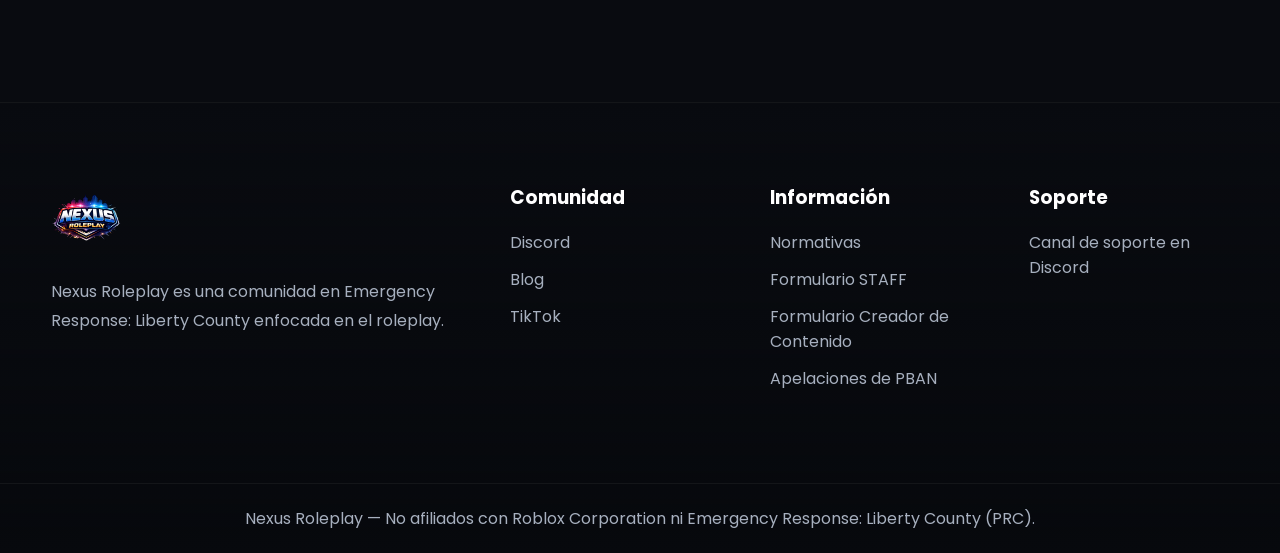
==== commit b64871f2: "Update index.html" ====
--- a/index.html
+++ b/index.html
@@ -216,7 +216,7 @@
 
 </section>
 
-<section class="news-section reveal" id="news">
+<!-- <section class="news-section reveal" id="news">
 
     <div class="container">
 
@@ -240,7 +240,7 @@
 
     </div>
 
-</section>
+</section> -->
 
 <section class="quick-access reveal">
 
@@ -527,4 +527,4 @@
 
 </body>
 
-</html>+</html>
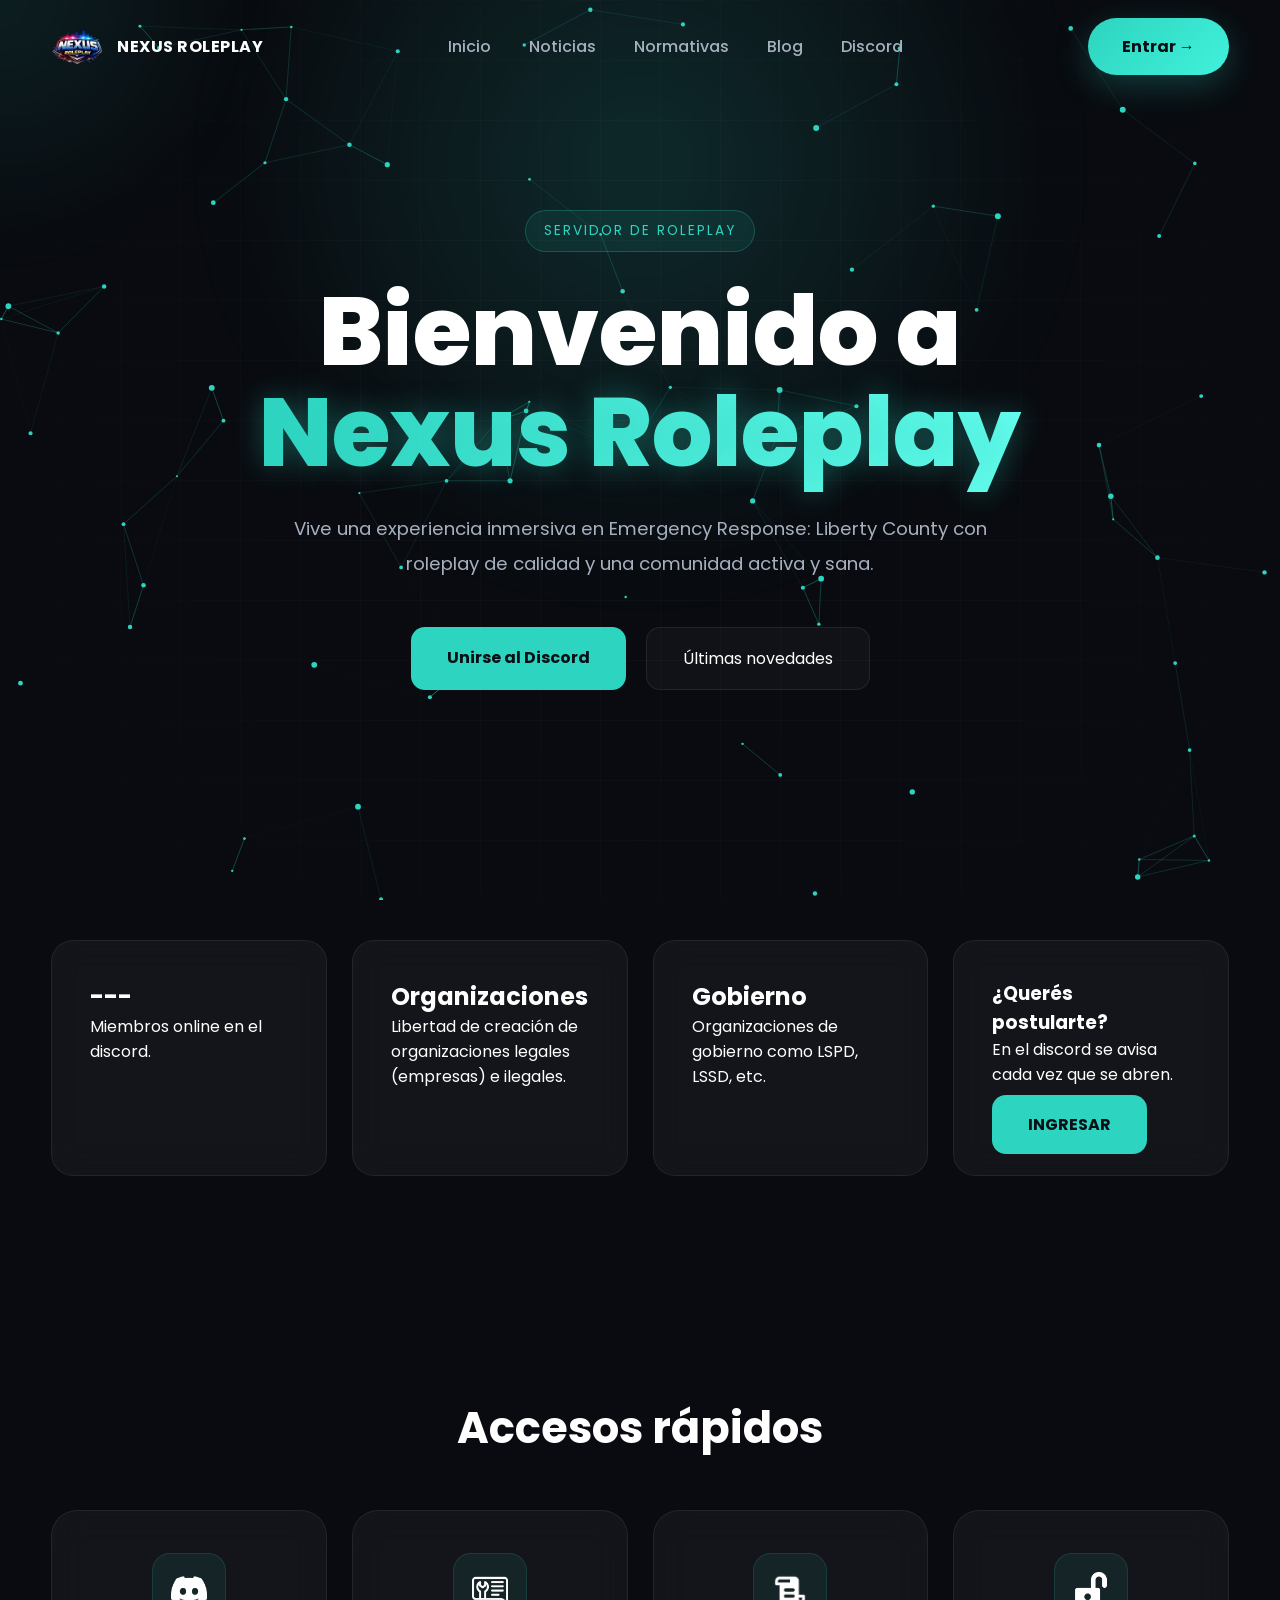
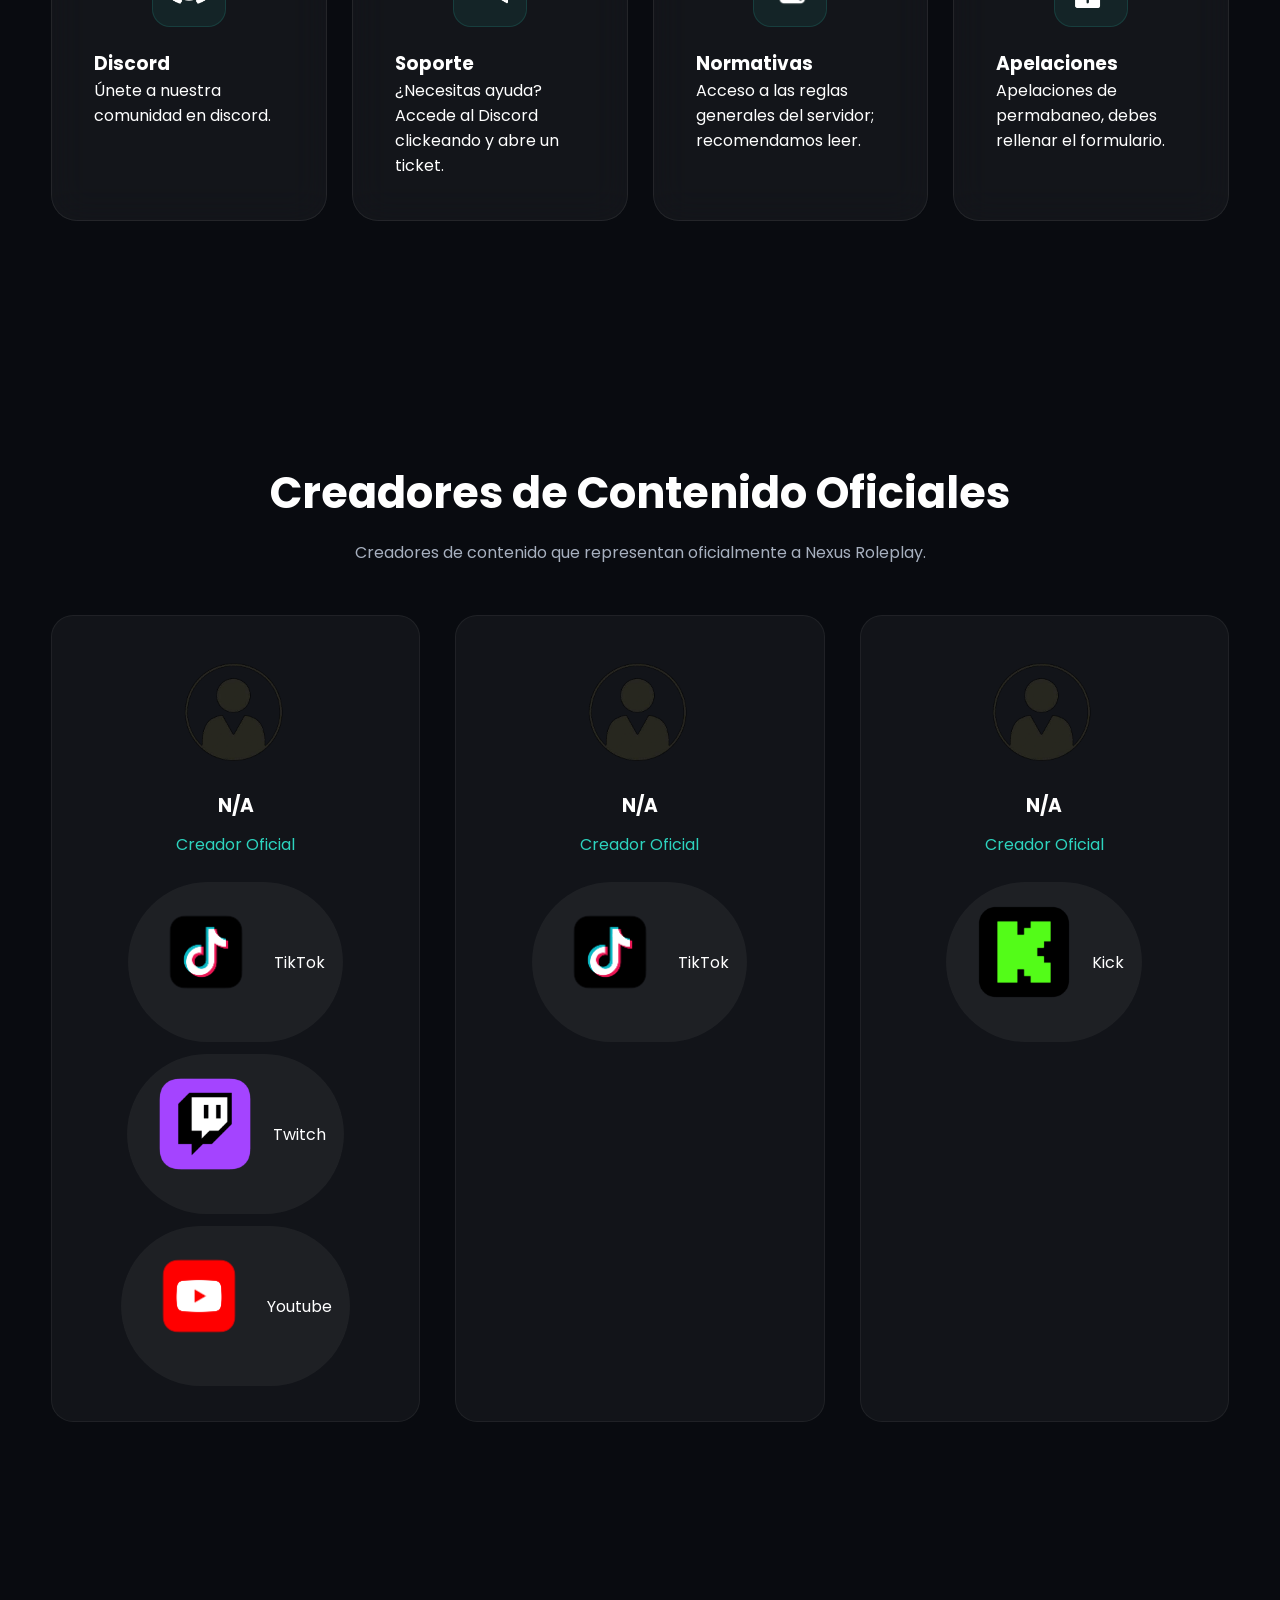
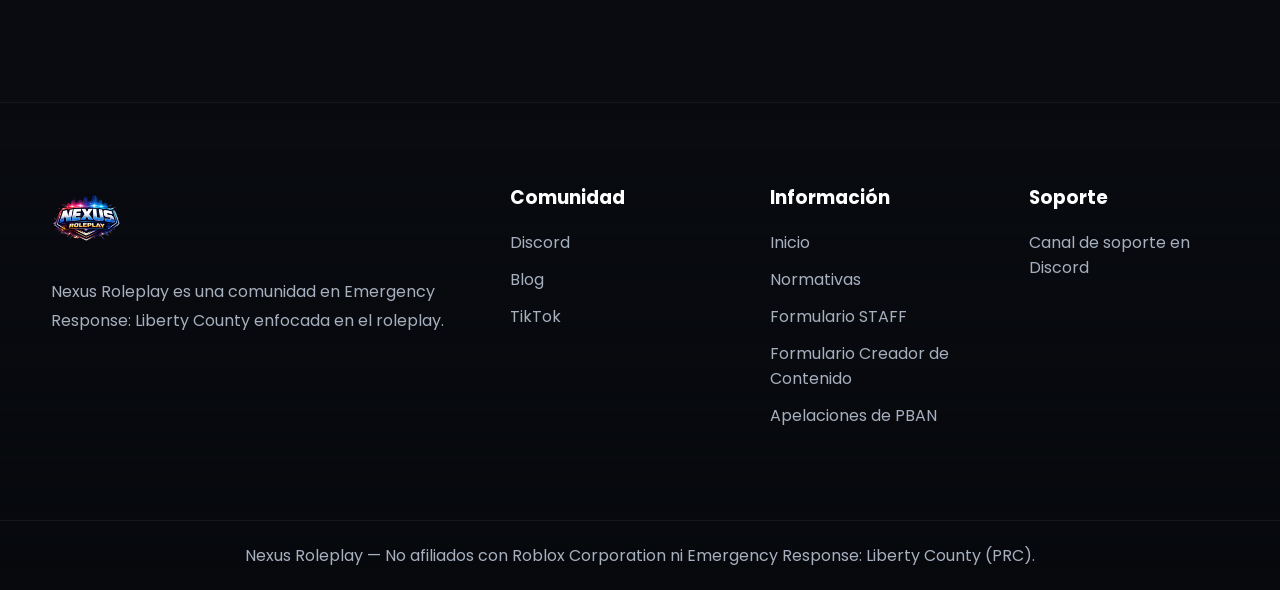
==== commit 87528c28: "Update index.html" ====
--- a/index.html
+++ b/index.html
@@ -476,6 +476,8 @@
         <div>
 
             <h3>Información</h3>
+
+            <a href="index.html">Inicio</a>
 
             <a href="normativas.html">Normativas</a>
 
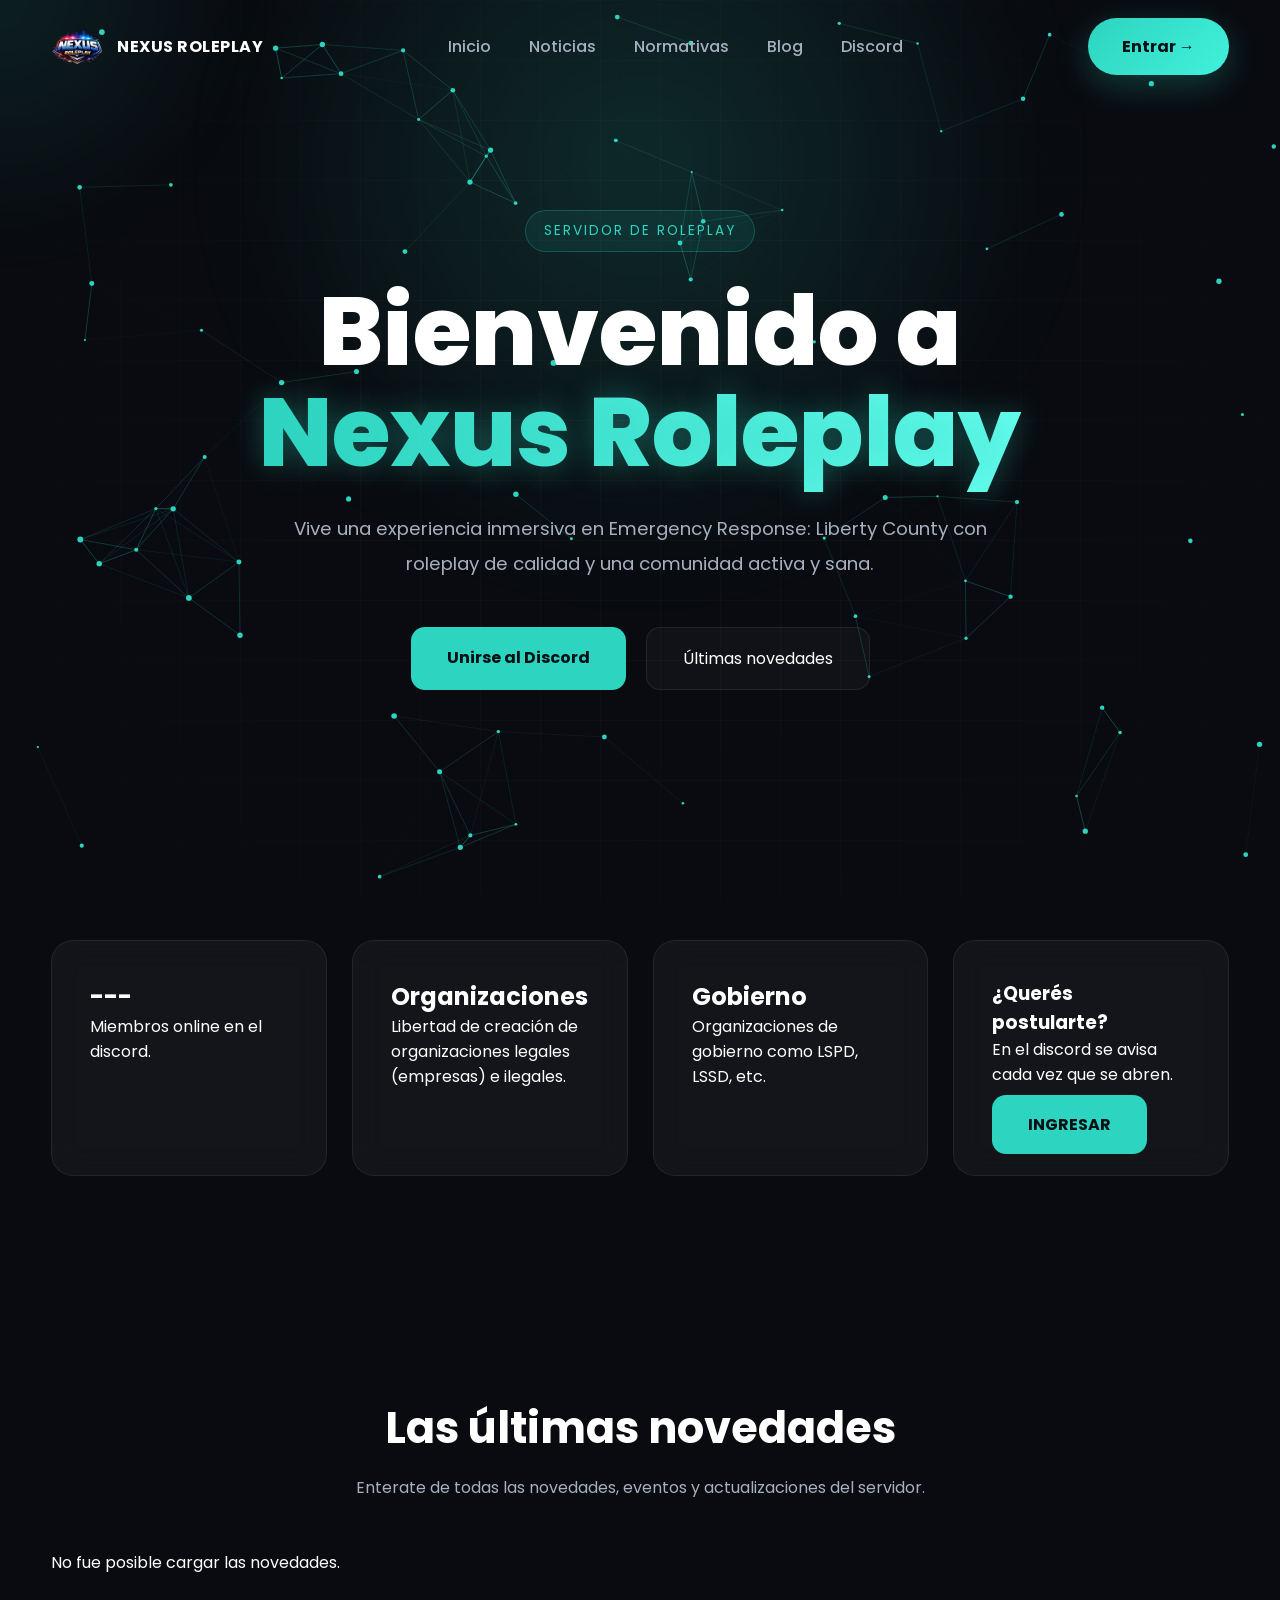
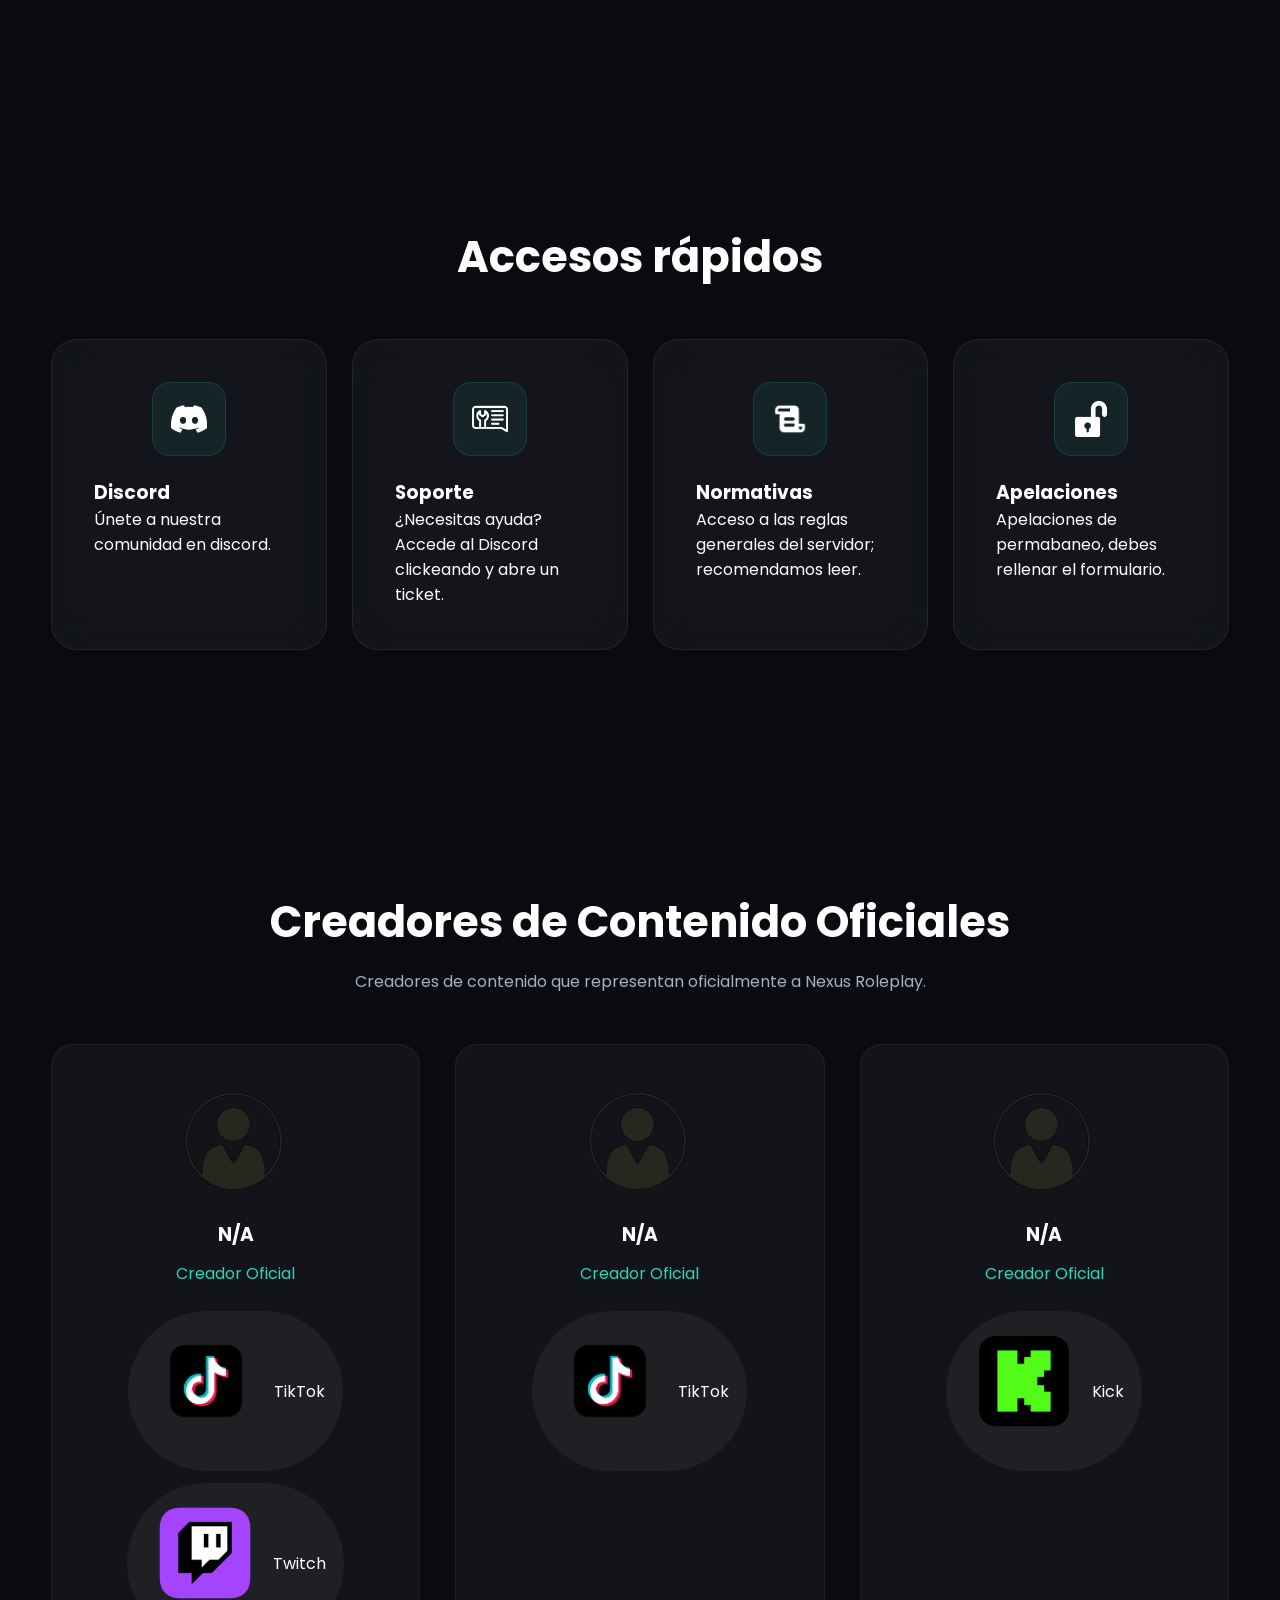
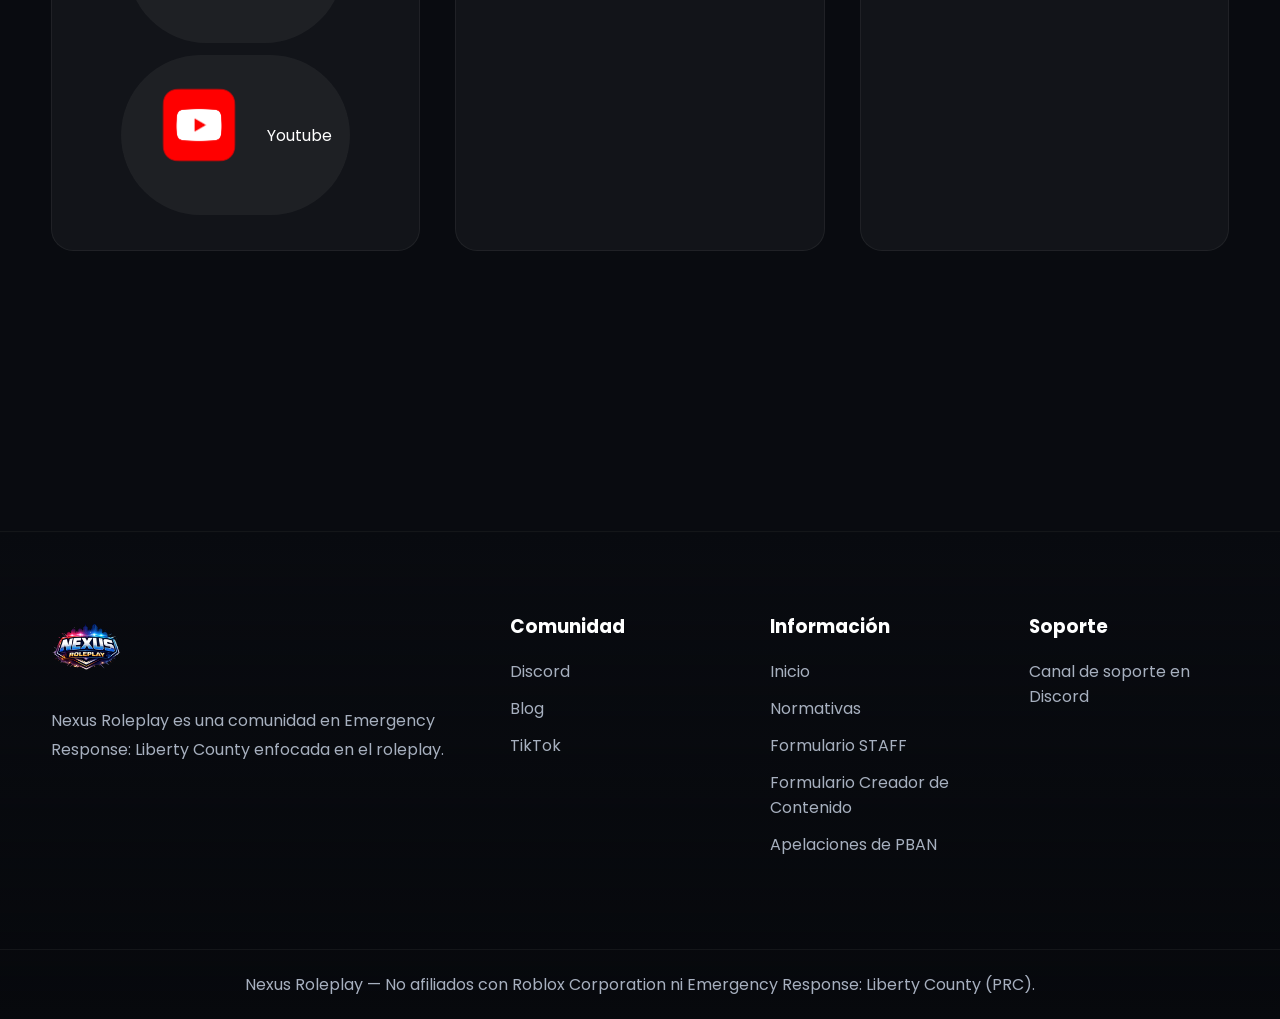
==== commit 48bbaad6: "Update index.html" ====
--- a/index.html
+++ b/index.html
@@ -216,7 +216,7 @@
 
 </section>
 
-<!-- <section class="news-section reveal" id="news">
+<section class="news-section reveal" id="news">
 
     <div class="container">
 
@@ -240,7 +240,7 @@
 
     </div>
 
-</section> -->
+</section>
 
 <section class="quick-access reveal">
 
